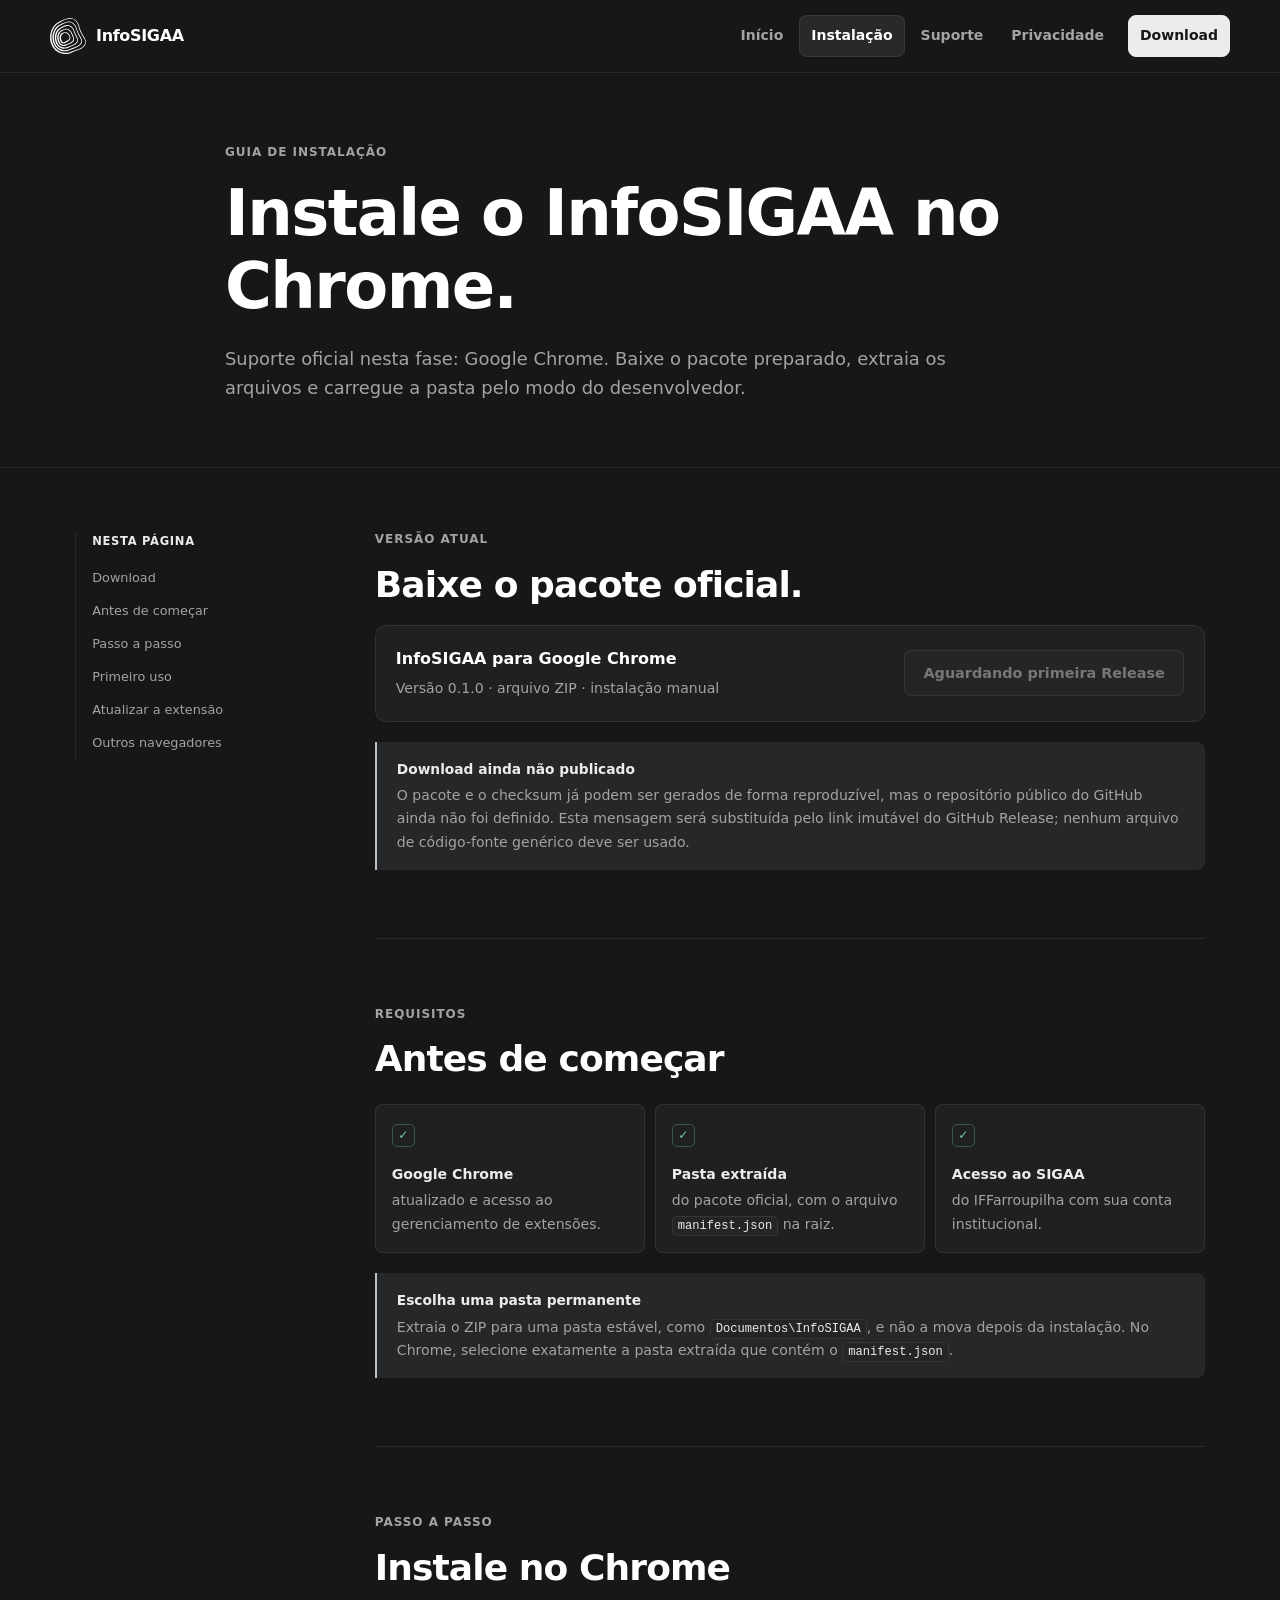
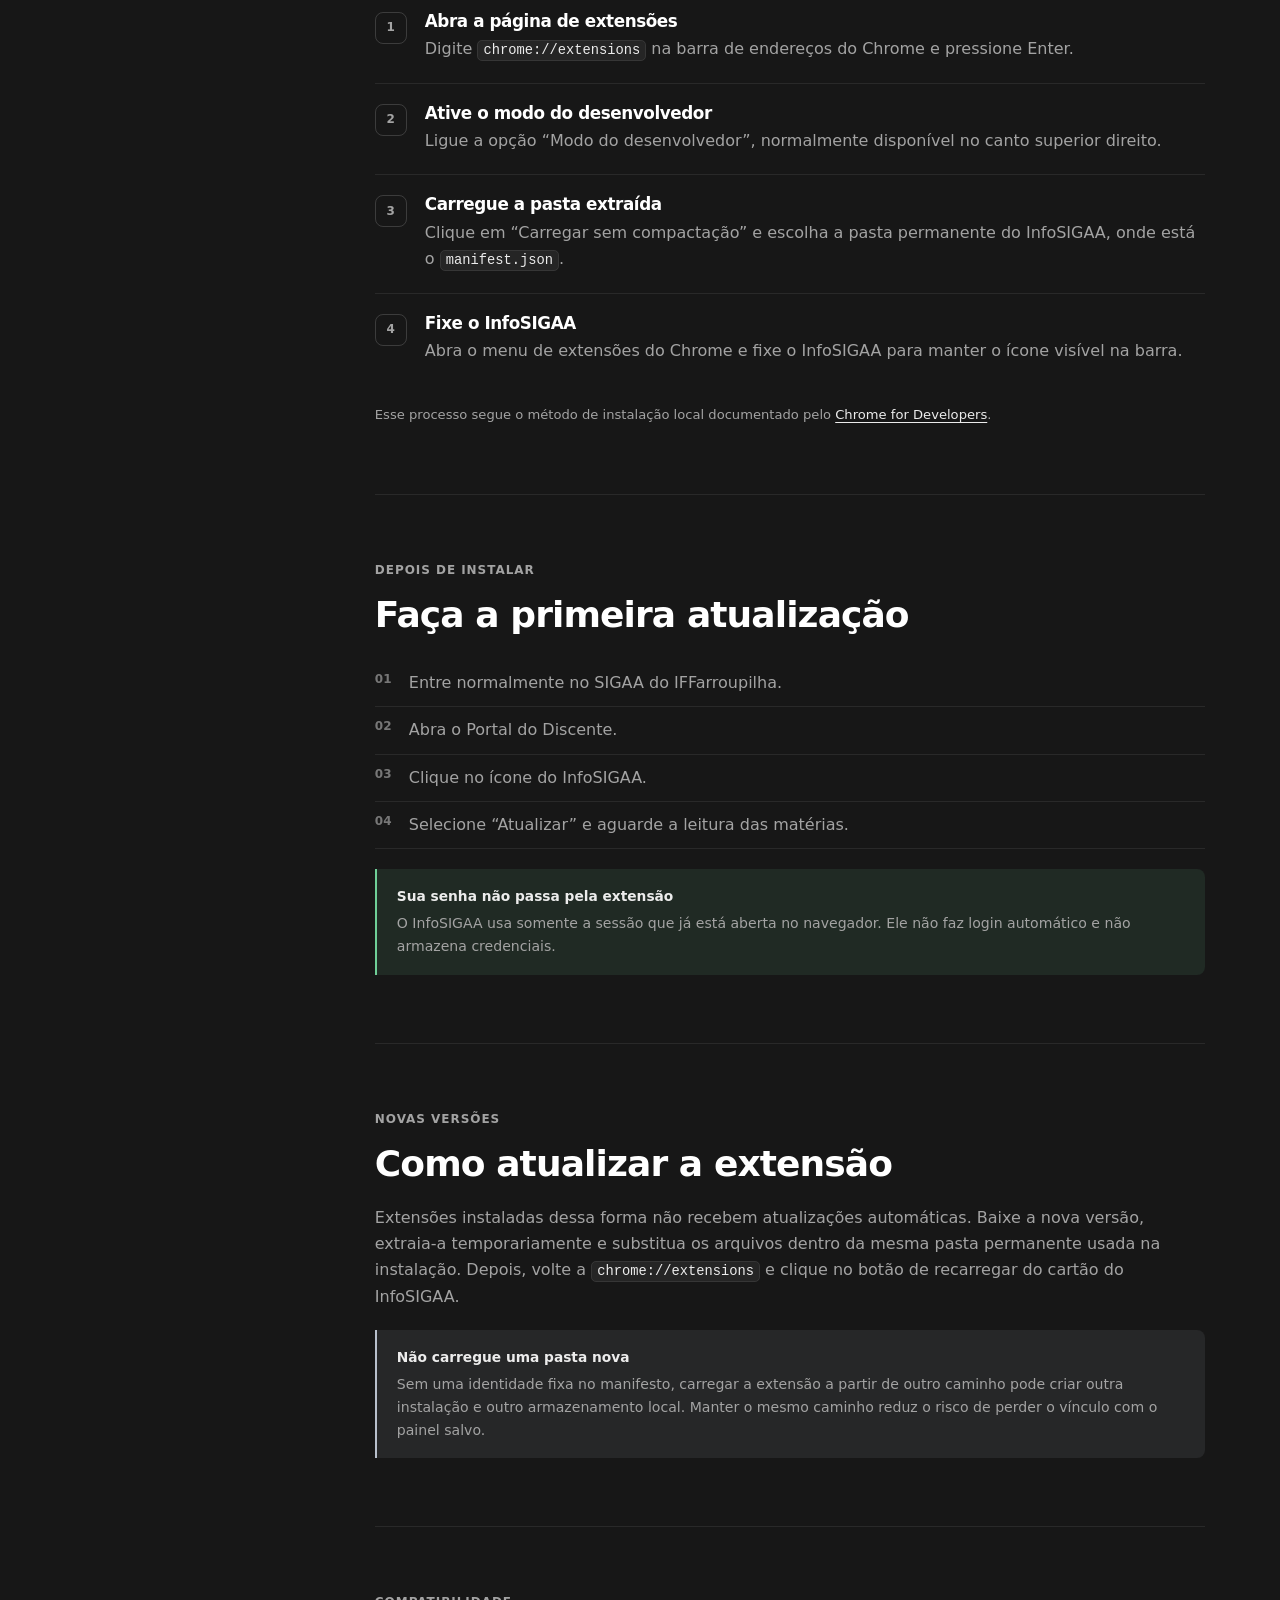
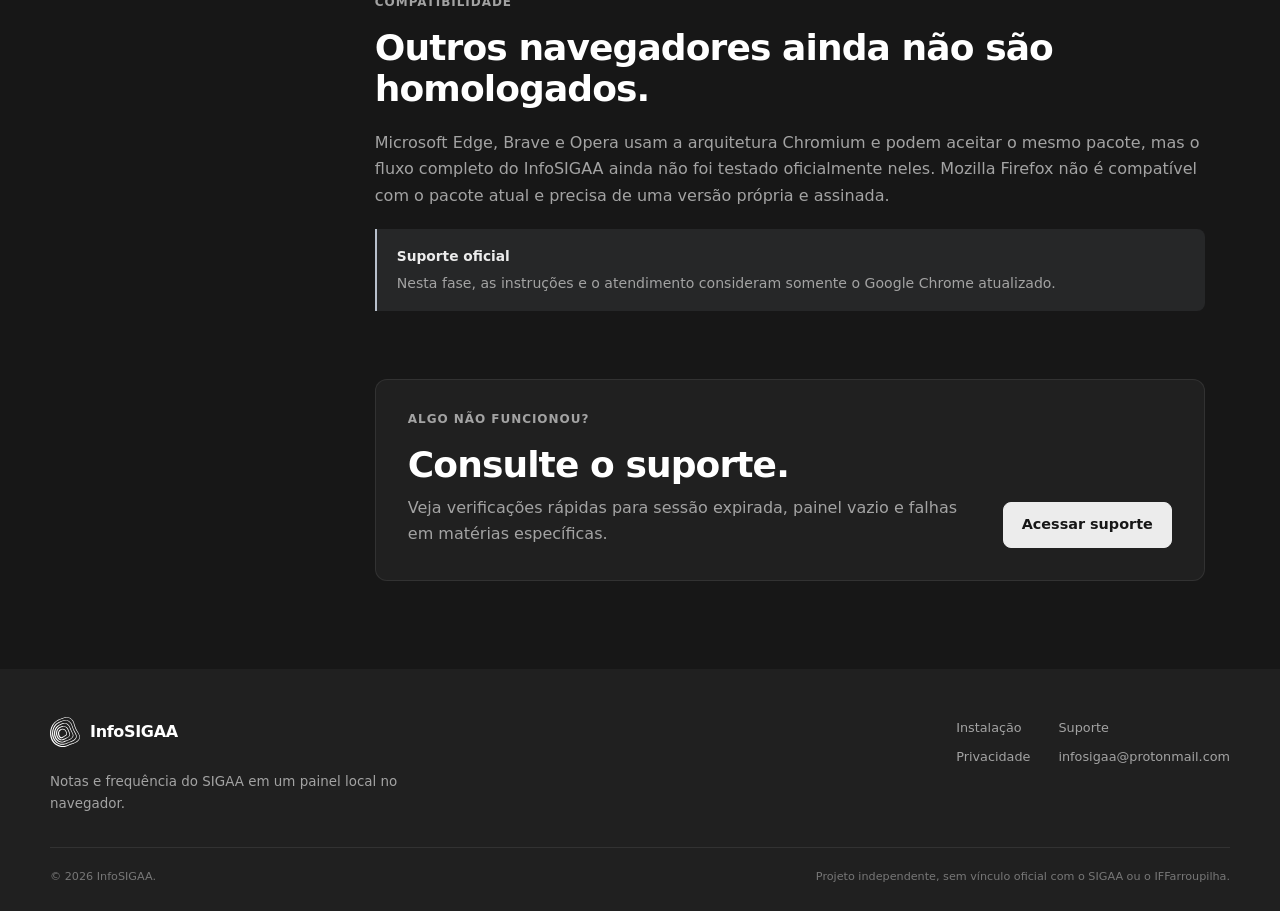
==== website/instalacao/index.html @ 5593456c "feat: prepare InfoSIGAA 0.1.0 release" ====
<!doctype html>
<html lang="pt-BR">
  <head>
    <meta charset="utf-8">
    <meta name="viewport" content="width=device-width, initial-scale=1">
    <meta name="description" content="Veja como instalar manualmente o InfoSIGAA no Chrome e começar a acompanhar suas notas no SIGAA.">
    <meta name="theme-color" content="#171717">
    <meta name="color-scheme" content="dark">
    <title>Instalação — InfoSIGAA</title>
    <link rel="icon" href="../assets/brand/favicon-light.svg" media="(prefers-color-scheme: light)">
    <link rel="icon" href="../assets/brand/favicon-dark.svg" media="(prefers-color-scheme: dark)">
    <link rel="apple-touch-icon" href="../assets/brand/apple-touch-icon.png">
    <link rel="stylesheet" href="../assets/css/site.css">
    <script src="../assets/js/site.js" defer></script>
  </head>
  <body>
    <a class="skip-link" href="#conteudo">Pular para o conteúdo</a>
    <header class="site-header">
      <div class="container header-inner">
        <a class="brand" href="../" aria-label="InfoSIGAA — página inicial"><img src="../assets/brand/logo-mark-white.svg" alt="" width="36" height="36"><span>InfoSIGAA</span></a>
        <button class="nav-toggle" type="button" aria-expanded="false" aria-controls="site-nav" data-nav-toggle><span class="nav-toggle-label">Menu</span><span class="nav-toggle-icon" aria-hidden="true"></span></button>
        <nav class="site-nav" id="site-nav" aria-label="Navegação principal" data-site-nav>
          <a href="../">Início</a><a href="./" aria-current="page">Instalação</a><a href="../suporte/">Suporte</a><a href="../privacidade/">Privacidade</a><a class="nav-cta" href="#download">Download</a>
        </nav>
      </div>
    </header>

    <main id="conteudo">
      <section class="page-hero" aria-labelledby="page-title">
        <div class="container narrow-container">
          <p class="eyebrow">Guia de instalação</p>
          <h1 id="page-title">Instale o InfoSIGAA no Chrome.</h1>
          <p>Suporte oficial nesta fase: Google Chrome. Baixe o pacote preparado, extraia os arquivos e carregue a pasta pelo modo do desenvolvedor.</p>
        </div>
      </section>

      <div class="container page-layout">
        <aside class="page-index" aria-label="Nesta página">
          <p>Nesta página</p>
          <nav><a href="#download">Download</a><a href="#antes">Antes de começar</a><a href="#passos">Passo a passo</a><a href="#primeiro-uso">Primeiro uso</a><a href="#atualizar">Atualizar a extensão</a><a href="#navegadores">Outros navegadores</a></nav>
        </aside>

        <div class="prose">
          <section id="download">
            <p class="eyebrow">Versão atual</p>
            <h2>Baixe o pacote oficial.</h2>
            <div class="download-card" data-download-status="pending">
              <div>
                <strong>InfoSIGAA para Google Chrome</strong>
                <span>Versão 0.1.0 · arquivo ZIP · instalação manual</span>
              </div>
              <span class="button button-disabled" aria-disabled="true">Aguardando primeira Release</span>
            </div>
            <div class="notice notice-info"><strong>Download ainda não publicado</strong><p>O pacote e o checksum já podem ser gerados de forma reproduzível, mas o repositório público do GitHub ainda não foi definido. Esta mensagem será substituída pelo link imutável do GitHub Release; nenhum arquivo de código-fonte genérico deve ser usado.</p></div>
          </section>

          <section id="antes">
            <p class="eyebrow">Requisitos</p>
            <h2>Antes de começar</h2>
            <div class="check-grid">
              <div><span aria-hidden="true">✓</span><p><strong>Google Chrome</strong> atualizado e acesso ao gerenciamento de extensões.</p></div>
              <div><span aria-hidden="true">✓</span><p><strong>Pasta extraída</strong> do pacote oficial, com o arquivo <code>manifest.json</code> na raiz.</p></div>
              <div><span aria-hidden="true">✓</span><p><strong>Acesso ao SIGAA</strong> do IFFarroupilha com sua conta institucional.</p></div>
            </div>
            <div class="notice notice-info"><strong>Escolha uma pasta permanente</strong><p>Extraia o ZIP para uma pasta estável, como <code>Documentos\InfoSIGAA</code>, e não a mova depois da instalação. No Chrome, selecione exatamente a pasta extraída que contém o <code>manifest.json</code>.</p></div>
          </section>

          <section id="passos">
            <p class="eyebrow">Passo a passo</p>
            <h2>Instale no Chrome</h2>
            <ol class="installation-steps">
              <li><span>1</span><div><h3>Abra a página de extensões</h3><p>Digite <code>chrome://extensions</code> na barra de endereços do Chrome e pressione Enter.</p></div></li>
              <li><span>2</span><div><h3>Ative o modo do desenvolvedor</h3><p>Ligue a opção “Modo do desenvolvedor”, normalmente disponível no canto superior direito.</p></div></li>
              <li><span>3</span><div><h3>Carregue a pasta extraída</h3><p>Clique em “Carregar sem compactação” e escolha a pasta permanente do InfoSIGAA, onde está o <code>manifest.json</code>.</p></div></li>
              <li><span>4</span><div><h3>Fixe o InfoSIGAA</h3><p>Abra o menu de extensões do Chrome e fixe o InfoSIGAA para manter o ícone visível na barra.</p></div></li>
            </ol>
            <p class="source-note">Esse processo segue o método de instalação local documentado pelo <a href="https://developer.chrome.com/docs/extensions/get-started/tutorial/hello-world#load-unpacked" rel="noopener noreferrer">Chrome for Developers</a>.</p>
          </section>

          <section id="primeiro-uso">
            <p class="eyebrow">Depois de instalar</p>
            <h2>Faça a primeira atualização</h2>
            <ol class="plain-steps">
              <li>Entre normalmente no SIGAA do IFFarroupilha.</li>
              <li>Abra o Portal do Discente.</li>
              <li>Clique no ícone do InfoSIGAA.</li>
              <li>Selecione “Atualizar” e aguarde a leitura das matérias.</li>
            </ol>
            <div class="notice notice-ok"><strong>Sua senha não passa pela extensão</strong><p>O InfoSIGAA usa somente a sessão que já está aberta no navegador. Ele não faz login automático e não armazena credenciais.</p></div>
          </section>

          <section id="atualizar">
            <p class="eyebrow">Novas versões</p>
            <h2>Como atualizar a extensão</h2>
            <p>Extensões instaladas dessa forma não recebem atualizações automáticas. Baixe a nova versão, extraia-a temporariamente e substitua os arquivos dentro da mesma pasta permanente usada na instalação. Depois, volte a <code>chrome://extensions</code> e clique no botão de recarregar do cartão do InfoSIGAA.</p>
            <div class="notice notice-info"><strong>Não carregue uma pasta nova</strong><p>Sem uma identidade fixa no manifesto, carregar a extensão a partir de outro caminho pode criar outra instalação e outro armazenamento local. Manter o mesmo caminho reduz o risco de perder o vínculo com o painel salvo.</p></div>
          </section>

          <section id="navegadores">
            <p class="eyebrow">Compatibilidade</p>
            <h2>Outros navegadores ainda não são homologados.</h2>
            <p>Microsoft Edge, Brave e Opera usam a arquitetura Chromium e podem aceitar o mesmo pacote, mas o fluxo completo do InfoSIGAA ainda não foi testado oficialmente neles. Mozilla Firefox não é compatível com o pacote atual e precisa de uma versão própria e assinada.</p>
            <div class="notice notice-info"><strong>Suporte oficial</strong><p>Nesta fase, as instruções e o atendimento consideram somente o Google Chrome atualizado.</p></div>
          </section>

          <section class="inline-cta" aria-labelledby="installation-help-title">
            <div><p class="eyebrow">Algo não funcionou?</p><h2 id="installation-help-title">Consulte o suporte.</h2><p>Veja verificações rápidas para sessão expirada, painel vazio e falhas em matérias específicas.</p></div>
            <a class="button button-primary" href="../suporte/">Acessar suporte</a>
          </section>
        </div>
      </div>
    </main>

    <footer class="site-footer">
      <div class="container footer-grid"><div class="footer-brand"><a class="brand" href="../"><img src="../assets/brand/logo-mark-white.svg" alt="" width="30" height="30"><span>InfoSIGAA</span></a><p>Notas e frequência do SIGAA em um painel local no navegador.</p></div><nav aria-label="Links do rodapé"><a href="./">Instalação</a><a href="../suporte/">Suporte</a><a href="../privacidade/">Privacidade</a><a href="mailto:infosigaa@protonmail.com">infosigaa@protonmail.com</a></nav></div>
      <div class="container footer-meta"><p>© <span data-current-year>2026</span> InfoSIGAA.</p><p>Projeto independente, sem vínculo oficial com o SIGAA ou o IFFarroupilha.</p></div>
    </footer>
  </body>
</html>
---- website/assets/css/site.css ----
:root {
  color-scheme: dark;
  --font-sans: ui-sans-serif, system-ui, -apple-system, BlinkMacSystemFont, "Segoe UI", Arial, sans-serif;
  --bg: #171717;
  --surface: #202020;
  --surface-muted: #252525;
  --surface-elevated: #2b2b2b;
  --surface-hover: #303030;
  --text: #ececec;
  --text-strong: #ffffff;
  --muted: #a3a3a3;
  --muted-soft: #777777;
  --border: rgb(255 255 255 / 8%);
  --border-strong: rgb(255 255 255 / 16%);
  --focus: rgb(255 255 255 / 26%);
  --accent: #ececec;
  --accent-hover: #ffffff;
  --accent-contrast: #171717;
  --accent-soft: rgb(255 255 255 / 8%);
  --ok: #6fcf97;
  --ok-soft: rgb(111 207 151 / 10%);
  --warning: #e6ad55;
  --warning-soft: rgb(230 173 85 / 10%);
  --danger: #ef7777;
  --danger-soft: rgb(239 119 119 / 10%);
  --info: #b8c0cc;
  --info-soft: rgb(184 192 204 / 9%);
  --radius-xs: 5px;
  --radius-control: 8px;
  --radius-panel: 12px;
  --space-1: 4px;
  --space-2: 8px;
  --space-3: 12px;
  --space-4: 16px;
  --space-5: 20px;
  --space-6: 24px;
  --space-7: 32px;
  --space-8: 48px;
  --space-9: 72px;
  --container: 1180px;
  --transition-fast: 120ms ease;
  --transition-base: 180ms ease;
}

*,
*::before,
*::after {
  box-sizing: border-box;
}

html {
  min-width: 280px;
  background: var(--bg);
  scroll-behavior: smooth;
  scroll-padding-top: 88px;
}

body {
  min-width: 0;
  min-height: 100vh;
  margin: 0;
  overflow-x: hidden;
  background: var(--bg);
  color: var(--text);
  font: 16px/1.65 var(--font-sans);
  -webkit-font-smoothing: antialiased;
  text-rendering: optimizeLegibility;
}

button,
input,
textarea,
select {
  font: inherit;
}

button,
a {
  -webkit-tap-highlight-color: transparent;
}

a {
  color: inherit;
}

img {
  display: block;
  max-width: 100%;
}

h1,
h2,
h3,
p {
  margin-top: 0;
}

h1,
h2,
h3 {
  color: var(--text-strong);
  line-height: 1.15;
  letter-spacing: -0.025em;
}

h1 {
  font-size: clamp(2.35rem, 5vw, 4.25rem);
  font-weight: 720;
}

h2 {
  font-size: clamp(1.75rem, 3vw, 2.65rem);
  font-weight: 690;
}

h3 {
  font-size: 1.05rem;
  font-weight: 660;
}

::selection {
  background: var(--accent);
  color: var(--accent-contrast);
}

:focus-visible {
  outline: 2px solid var(--accent);
  outline-offset: 3px;
}

.skip-link {
  position: fixed;
  z-index: 1000;
  top: 8px;
  left: 8px;
  padding: 8px 12px;
  border: 1px solid var(--border-strong);
  border-radius: var(--radius-control);
  background: var(--accent);
  color: var(--accent-contrast);
  font-size: 0.875rem;
  font-weight: 700;
  text-decoration: none;
  transform: translateY(-160%);
}

.skip-link:focus {
  transform: translateY(0);
}

.container {
  width: min(var(--container), calc(100% - 48px));
  margin-inline: auto;
}

.narrow-container {
  max-width: 830px;
  margin-left: max(0px, calc((100% - 830px) / 2));
}

.site-header {
  position: sticky;
  z-index: 100;
  top: 0;
  border-bottom: 1px solid var(--border);
  background: var(--bg);
}

.header-inner {
  position: relative;
  display: flex;
  min-height: 72px;
  align-items: center;
  justify-content: space-between;
  gap: var(--space-5);
}

.brand {
  display: inline-flex;
  align-items: center;
  gap: 10px;
  color: var(--text-strong);
  font-size: 1rem;
  font-weight: 700;
  letter-spacing: -0.02em;
  text-decoration: none;
}

.brand img {
  flex: 0 0 auto;
}

.site-nav {
  display: flex;
  align-items: center;
  gap: 4px;
}

.site-nav a {
  padding: 8px 11px;
  border: 1px solid transparent;
  border-radius: var(--radius-control);
  color: var(--muted);
  font-size: 0.875rem;
  font-weight: 620;
  text-decoration: none;
  transition: background var(--transition-fast), border-color var(--transition-fast), color var(--transition-fast);
}

.site-nav a:hover,
.site-nav a[aria-current="page"] {
  background: var(--accent-soft);
  color: var(--text-strong);
}

.site-nav a[aria-current="page"] {
  border-color: var(--border);
}

.site-nav .nav-cta {
  margin-left: 8px;
  border-color: var(--accent);
  background: var(--accent);
  color: var(--accent-contrast);
}

.site-nav .nav-cta:hover {
  border-color: var(--accent-hover);
  background: var(--accent-hover);
  color: var(--accent-contrast);
}

.nav-toggle {
  display: none;
  min-height: 38px;
  align-items: center;
  gap: 9px;
  padding: 0 11px;
  border: 1px solid var(--border-strong);
  border-radius: var(--radius-control);
  background: transparent;
  color: var(--text);
  cursor: pointer;
}

.nav-toggle-label {
  font-size: 0.8125rem;
  font-weight: 650;
}

.nav-toggle-icon,
.nav-toggle-icon::before,
.nav-toggle-icon::after {
  display: block;
  width: 16px;
  height: 1px;
  background: currentcolor;
  content: "";
  transition: transform var(--transition-base), opacity var(--transition-base);
}

.nav-toggle-icon {
  position: relative;
}

.nav-toggle-icon::before {
  position: absolute;
  top: -5px;
}

.nav-toggle-icon::after {
  position: absolute;
  top: 5px;
}

.nav-toggle[aria-expanded="true"] .nav-toggle-icon {
  background: transparent;
}

.nav-toggle[aria-expanded="true"] .nav-toggle-icon::before {
  top: 0;
  transform: rotate(45deg);
}

.nav-toggle[aria-expanded="true"] .nav-toggle-icon::after {
  top: 0;
  transform: rotate(-45deg);
}

.hero {
  padding: 84px 0 80px;
  border-bottom: 1px solid var(--border);
}

.hero-grid {
  display: grid;
  grid-template-columns: minmax(0, 1.05fr) minmax(380px, 0.85fr);
  align-items: center;
  gap: clamp(44px, 7vw, 96px);
}

.hero-copy {
  max-width: 680px;
}

.eyebrow {
  display: flex;
  align-items: center;
  gap: 8px;
  margin-bottom: var(--space-4);
  color: var(--muted);
  font-size: 0.75rem;
  font-weight: 700;
  letter-spacing: 0.08em;
  line-height: 1.3;
  text-transform: uppercase;
}

.hero h1 {
  max-width: 620px;
  margin-bottom: var(--space-6);
  font-size: clamp(2.5rem, 4.1vw, 3.75rem);
}

.hero-lead {
  max-width: 660px;
  margin-bottom: var(--space-7);
  color: var(--muted);
  font-size: clamp(1.05rem, 1.6vw, 1.22rem);
  line-height: 1.65;
}

.button-row {
  display: flex;
  flex-wrap: wrap;
  gap: var(--space-3);
}

.button {
  display: inline-flex;
  min-height: 46px;
  align-items: center;
  justify-content: center;
  gap: 10px;
  padding: 0 18px;
  border: 1px solid var(--border-strong);
  border-radius: var(--radius-control);
  font-size: 0.9rem;
  font-weight: 690;
  line-height: 1.2;
  text-decoration: none;
  transition: background var(--transition-fast), border-color var(--transition-fast), color var(--transition-fast), transform var(--transition-fast);
}

.button:hover {
  transform: translateY(-1px);
}

.button:active {
  transform: translateY(0);
}

.button-primary {
  border-color: var(--accent);
  background: var(--accent);
  color: var(--accent-contrast);
}

.button-primary:hover {
  border-color: var(--accent-hover);
  background: var(--accent-hover);
}

.button-secondary {
  background: transparent;
  color: var(--text);
}

.button-secondary:hover {
  border-color: var(--focus);
  background: var(--accent-soft);
  color: var(--text-strong);
}

.button-disabled {
  border-color: var(--border);
  background: var(--surface-muted);
  color: var(--muted-soft);
  cursor: not-allowed;
}

.button-disabled:hover,
.button-disabled:active {
  transform: none;
}

.trust-list {
  display: flex;
  flex-wrap: wrap;
  gap: 8px 20px;
  margin: var(--space-7) 0 0;
  padding: 0;
  color: var(--muted);
  font-size: 0.78rem;
  list-style: none;
}

.trust-list li {
  display: flex;
  align-items: center;
  gap: 8px;
}

.trust-list li::before {
  width: 5px;
  height: 5px;
  border-radius: 2px;
  background: var(--ok);
  content: "";
}

.product-preview {
  width: 100%;
  max-width: 500px;
  margin-left: auto;
  padding: 16px;
  border: 1px solid var(--border-strong);
  border-radius: var(--radius-panel);
  background: var(--surface);
}

.preview-toolbar {
  display: flex;
  align-items: center;
  justify-content: space-between;
  gap: var(--space-3);
  padding: 2px 0 14px;
  border-bottom: 1px solid var(--border);
}

.preview-title,
.preview-muted {
  margin: 0;
}

.preview-title {
  color: var(--text-strong);
  font-size: 1rem;
  font-weight: 680;
}

.preview-muted {
  color: var(--muted);
  font-size: 0.68rem;
}

.preview-button {
  min-height: 30px;
  padding: 5px 10px;
  border: 1px solid var(--accent);
  border-radius: var(--radius-control);
  background: var(--accent);
  color: var(--accent-contrast);
  font-size: 0.7rem;
  font-weight: 680;
}

.preview-status {
  display: flex;
  flex-wrap: wrap;
  gap: 6px 13px;
  padding: 13px 1px;
  color: var(--muted);
  font-size: 0.67rem;
}

.preview-status > span {
  display: inline-flex;
  align-items: center;
  gap: 5px;
}

.preview-status strong {
  color: var(--text);
  font-size: 0.75rem;
}

.status-dot {
  display: inline-block;
  width: 6px;
  height: 6px;
  flex: 0 0 auto;
  border-radius: 2px;
  background: var(--muted-soft);
}

.status-dot.ok {
  background: var(--ok);
}

.status-dot.warning {
  background: var(--warning);
}

.status-dot.info {
  background: var(--info);
}

.preview-course {
  overflow: hidden;
  border: 1px solid var(--border);
  border-radius: var(--radius-panel);
  background: var(--surface-muted);
}

.preview-course + .preview-course {
  margin-top: 10px;
}

.preview-course-header {
  display: grid;
  grid-template-columns: minmax(0, 1fr) auto;
  align-items: start;
  gap: 10px;
  padding: 12px;
  border-bottom: 1px solid var(--border);
}

.preview-course-header h2,
.preview-course-header p {
  margin: 0;
}

.preview-course-header h2 {
  font-size: 0.86rem;
  font-weight: 660;
}

.preview-course-header p {
  margin-top: 2px;
  color: var(--muted);
  font-size: 0.66rem;
}

.badge {
  display: inline-flex;
  min-height: 20px;
  align-items: center;
  width: fit-content;
  padding: 2px 7px;
  border: 1px solid var(--border);
  border-radius: var(--radius-xs);
  background: transparent;
  color: var(--muted);
  font-size: 0.64rem;
  font-style: normal;
  font-weight: 680;
  line-height: 1;
  white-space: nowrap;
}

.badge.ok {
  border-color: rgb(111 207 151 / 28%);
  color: var(--ok);
}

.badge.changed,
.badge.warning {
  border-color: rgb(230 173 85 / 32%);
  color: var(--warning);
}

.badge.info {
  border-color: rgb(184 192 204 / 25%);
  color: var(--info);
}

.badge.danger {
  border-color: rgb(239 119 119 / 32%);
  color: var(--danger);
}

.preview-course-body {
  padding: 12px;
}

.preview-stats {
  display: grid;
  grid-template-columns: repeat(3, minmax(0, 1fr));
  overflow: hidden;
  border: 1px solid var(--border);
  border-radius: var(--radius-control);
  background: var(--surface-elevated);
}

.preview-stats > span {
  display: flex;
  min-width: 0;
  flex-direction: column;
  gap: 2px;
  padding: 7px 9px;
  border-right: 1px solid var(--border);
}

.preview-stats > span:last-child {
  border-right: 0;
}

.preview-stats small,
.preview-grades small,
.preview-attendance small {
  color: var(--muted);
  font-size: 0.61rem;
}

.preview-stats strong,
.preview-grades strong {
  overflow: hidden;
  color: var(--text);
  font-size: 0.72rem;
  font-variant-numeric: tabular-nums;
  text-overflow: ellipsis;
  white-space: nowrap;
}

.ok-text {
  color: var(--ok) !important;
}

.warning-text {
  color: var(--warning) !important;
}

.preview-attendance {
  display: grid;
  gap: 6px;
  margin-top: 11px;
  padding-top: 10px;
  border-top: 1px solid var(--border);
}

.preview-attendance > div:first-child {
  display: flex;
  justify-content: space-between;
  gap: 10px;
  color: var(--text);
  font-size: 0.69rem;
  font-weight: 620;
}

.attendance-bar {
  overflow: hidden;
  height: 4px;
  border-radius: 2px;
  background: rgb(255 255 255 / 9%);
}

.attendance-bar span {
  display: block;
  height: 100%;
  border-radius: inherit;
  background: var(--ok);
}

.preview-label {
  margin: 12px 0 6px;
  color: var(--muted);
  font-size: 0.6rem;
  font-weight: 680;
  letter-spacing: 0.06em;
  text-transform: uppercase;
}

.preview-grades {
  display: flex;
  flex-wrap: wrap;
  gap: 6px;
}

.preview-grades > span {
  display: inline-flex;
  min-height: 25px;
  align-items: center;
  gap: 5px;
  padding: 3px 7px;
  border: 1px solid var(--border);
  border-radius: 6px;
}

.preview-grades > span.changed {
  border-color: rgb(230 173 85 / 35%);
}

.preview-grades > span.changed strong,
.preview-grades > span.changed em {
  color: var(--warning);
}

.preview-grades em {
  padding-left: 5px;
  border-left: 1px solid var(--border-strong);
  font-size: 0.52rem;
  font-style: normal;
  font-weight: 680;
  text-transform: uppercase;
}

.compact-course .preview-course-header {
  border-bottom: 0;
}

.preview-disclaimer {
  margin: 10px 0 0;
  color: var(--muted-soft);
  font-size: 0.65rem;
  text-align: right;
}

.section {
  padding: var(--space-9) 0;
  border-bottom: 1px solid var(--border);
}

.section-muted {
  background: var(--surface);
}

.section-compact {
  padding: var(--space-8) 0;
}

.section-heading {
  max-width: 690px;
  margin-bottom: var(--space-8);
}

.section-heading h2 {
  margin-bottom: var(--space-4);
}

.section-heading > p:last-child {
  margin: 0;
  color: var(--muted);
  font-size: 1.05rem;
}

.feature-grid {
  display: grid;
  grid-template-columns: repeat(3, minmax(0, 1fr));
  gap: var(--space-4);
}

.feature-card,
.action-card {
  min-width: 0;
  padding: var(--space-6);
  border: 1px solid var(--border);
  border-radius: var(--radius-panel);
  background: var(--surface);
}

.feature-card h3 {
  margin: 28px 0 12px;
  font-size: 1.2rem;
}

.feature-card p,
.action-card p {
  margin: 0;
  color: var(--muted);
}

.feature-index {
  color: #a8a8a8 !important;
  font-size: 0.7rem;
  font-weight: 700;
  letter-spacing: 0.08em;
}

.split-heading {
  display: grid;
  grid-template-columns: minmax(0, 0.85fr) minmax(380px, 1fr);
  gap: clamp(48px, 8vw, 110px);
}

.split-heading .section-heading {
  margin: 0;
}

#como-funciona {
  padding-block: 60px;
}

#como-funciona .section-heading {
  max-width: 520px;
}

#como-funciona .section-heading h2 {
  max-width: 500px;
}

.steps-list {
  margin: 0;
  padding: 0;
  list-style: none;
}

.steps-list li {
  display: grid;
  grid-template-columns: 34px minmax(0, 1fr);
  gap: var(--space-4);
  padding: 0 0 24px;
  border-bottom: 1px solid var(--border);
}

.steps-list li + li {
  padding-top: 24px;
}

#como-funciona .steps-list li {
  gap: var(--space-3);
  padding-bottom: 20px;
}

#como-funciona .steps-list li + li {
  padding-top: 20px;
}

#como-funciona .steps-list li:last-child {
  padding-bottom: 0;
}

.steps-list li:last-child {
  padding-bottom: 0;
  border-bottom: 0;
}

.steps-list > li > span,
.installation-steps > li > span {
  display: inline-flex;
  width: 32px;
  height: 32px;
  align-items: center;
  justify-content: center;
  border: 1px solid var(--border-strong);
  border-radius: var(--radius-control);
  color: var(--muted);
  font-size: 0.75rem;
  font-weight: 700;
}

#como-funciona .steps-list > li > span {
  border-color: var(--focus);
  background: var(--accent-soft);
  color: var(--text);
}

.steps-list h3,
.steps-list p {
  margin: 0;
}

.steps-list h3 {
  margin-bottom: 5px;
}

.steps-list p {
  color: var(--muted);
}

.section[aria-labelledby="privacidade-resumo-title"] {
  padding: 0;
  border-bottom: 0;
  background: var(--bg);
}

.privacy-panel {
  display: grid;
  grid-template-columns: minmax(0, 1fr) auto;
  align-items: center;
  gap: var(--space-8);
  padding: 56px 0;
  border-top: 1px solid var(--border);
  border-bottom: 1px solid var(--border);
  background: transparent;
}

.privacy-panel h2 {
  margin-bottom: 12px;
}

.privacy-panel .status-dot {
  display: none;
}

.privacy-panel p:last-child {
  max-width: 750px;
  margin: 0;
  color: var(--muted);
}

.action-grid {
  display: grid;
  grid-template-columns: repeat(2, minmax(0, 1fr));
  gap: var(--space-4);
}

.action-card h2 {
  margin-bottom: 12px;
  font-size: clamp(1.4rem, 2.6vw, 2rem);
}

.action-card .eyebrow {
  margin-bottom: var(--space-4);
}

.text-link {
  display: inline-flex;
  align-items: center;
  gap: 8px;
  margin-top: 22px;
  color: var(--text-strong);
  font-size: 0.9rem;
  font-weight: 680;
  text-underline-offset: 4px;
}

.text-link:hover {
  color: var(--accent-hover);
}

.page-hero {
  padding: 72px 0 64px;
  border-bottom: 1px solid var(--border);
}

.page-hero h1 {
  margin-bottom: var(--space-5);
  font-size: clamp(2.4rem, 5vw, 4rem);
}

.page-hero p:not(.eyebrow, .updated-date) {
  max-width: 750px;
  margin-bottom: 0;
  color: var(--muted);
  font-size: 1.12rem;
}

.updated-date {
  margin: var(--space-5) 0 0;
  color: var(--muted-soft);
  font-size: 0.8rem;
}

.page-layout {
  display: grid;
  grid-template-columns: 210px minmax(0, 830px);
  justify-content: center;
  gap: clamp(48px, 7vw, 90px);
  padding-top: 64px;
  padding-bottom: 88px;
}

.page-index {
  align-self: start;
  position: sticky;
  top: 104px;
  padding-left: var(--space-4);
  border-left: 1px solid var(--border);
}

.page-index > p {
  margin-bottom: 10px;
  color: var(--text);
  font-size: 0.72rem;
  font-weight: 700;
  letter-spacing: 0.06em;
  text-transform: uppercase;
}

.page-index nav {
  display: grid;
}

.page-index a {
  padding: 6px 0;
  color: var(--muted);
  font-size: 0.8rem;
  text-decoration: none;
}

.page-index a:hover {
  color: var(--text-strong);
}

.prose {
  min-width: 0;
}

.prose > section {
  scroll-margin-top: 100px;
}

.prose > section + section {
  margin-top: 68px;
  padding-top: 68px;
  border-top: 1px solid var(--border);
}

.prose h2 {
  margin-bottom: var(--space-5);
  font-size: clamp(1.65rem, 3vw, 2.25rem);
}

.prose h3 {
  margin-bottom: 8px;
}

.prose p,
.prose li {
  color: var(--muted);
}

.prose a:not(.button) {
  color: var(--text);
  text-underline-offset: 3px;
}

.prose a:not(.button):hover {
  color: var(--text-strong);
}

code {
  padding: 2px 5px;
  border: 1px solid var(--border);
  border-radius: var(--radius-xs);
  background: var(--surface-muted);
  color: var(--text);
  font: 0.86em/1.4 ui-monospace, SFMono-Regular, Consolas, "Liberation Mono", monospace;
  overflow-wrap: anywhere;
}

.check-grid {
  display: grid;
  grid-template-columns: repeat(3, minmax(0, 1fr));
  gap: 10px;
  margin-top: var(--space-6);
}

.check-grid > div {
  padding: var(--space-4);
  border: 1px solid var(--border);
  border-radius: var(--radius-control);
  background: var(--surface);
}

.check-grid span {
  display: inline-flex;
  width: 23px;
  height: 23px;
  align-items: center;
  justify-content: center;
  margin-bottom: var(--space-4);
  border: 1px solid rgb(111 207 151 / 32%);
  border-radius: var(--radius-xs);
  color: var(--ok);
  font-size: 0.75rem;
  font-weight: 700;
}

.check-grid p {
  margin: 0;
  font-size: 0.88rem;
}

.check-grid strong {
  display: block;
  margin-bottom: 3px;
  color: var(--text);
}

.notice {
  display: grid;
  gap: 4px;
  margin-top: var(--space-5);
  padding: var(--space-4) var(--space-5);
  border-left: 2px solid var(--info);
  border-radius: 0 var(--radius-control) var(--radius-control) 0;
  background: var(--info-soft);
}

.notice strong {
  color: var(--text);
  font-size: 0.86rem;
}

.notice p {
  margin: 0;
  font-size: 0.88rem;
}

.notice-ok {
  border-left-color: var(--ok);
  background: var(--ok-soft);
}

.download-card {
  display: flex;
  align-items: center;
  justify-content: space-between;
  gap: var(--space-5);
  padding: var(--space-5);
  border: 1px solid var(--border);
  border-radius: var(--radius-panel);
  background: var(--surface);
}

.download-card > div {
  display: grid;
  gap: 5px;
}

.download-card strong {
  color: var(--text-strong);
}

.download-card span:not(.button) {
  color: var(--muted);
  font-size: 0.88rem;
}

.installation-steps,
.plain-steps {
  margin: var(--space-6) 0 0;
  padding: 0;
  list-style: none;
}

.installation-steps li {
  display: grid;
  grid-template-columns: 34px minmax(0, 1fr);
  gap: var(--space-4);
  padding: var(--space-5) 0;
  border-bottom: 1px solid var(--border);
}

.installation-steps li:first-child {
  padding-top: 0;
}

.installation-steps li:last-child {
  border-bottom: 0;
}

.installation-steps h3,
.installation-steps p {
  margin: 0;
}

.installation-steps p {
  margin-top: 5px;
}

.source-note {
  margin: var(--space-5) 0 0;
  font-size: 0.82rem;
}

.plain-steps {
  counter-reset: plain-step;
}

.plain-steps li {
  position: relative;
  counter-increment: plain-step;
  padding: 10px 0 10px 34px;
  border-bottom: 1px solid var(--border);
}

.plain-steps li::before {
  position: absolute;
  left: 0;
  color: var(--muted-soft);
  font-size: 0.75rem;
  font-weight: 700;
  content: counter(plain-step, decimal-leading-zero);
}

.inline-cta,
.contact-panel {
  padding: var(--space-7) !important;
  border: 1px solid var(--border) !important;
  border-radius: var(--radius-panel);
  background: var(--surface);
}

.inline-cta {
  display: grid;
  grid-template-columns: minmax(0, 1fr) auto;
  align-items: end;
  gap: var(--space-6);
}

.inline-cta h2,
.contact-panel h2 {
  margin-bottom: 10px;
}

.inline-cta p:last-child,
.contact-panel p:last-child {
  margin-bottom: 0;
}

.support-grid {
  display: grid;
  grid-template-columns: repeat(3, minmax(0, 1fr));
  gap: 10px;
}

.support-grid article {
  padding: var(--space-4);
  border: 1px solid var(--border);
  border-radius: var(--radius-control);
  background: var(--surface);
}

.support-grid article > span {
  color: var(--muted-soft);
  font-size: 0.68rem;
  font-weight: 700;
}

.support-grid h3 {
  margin: 20px 0 8px;
  font-size: 0.96rem;
}

.support-grid p {
  margin: 0;
  font-size: 0.84rem;
}

.issue-list {
  border-top: 1px solid var(--border);
}

.issue-list article {
  display: grid;
  grid-template-columns: 82px minmax(0, 1fr);
  align-items: start;
  gap: var(--space-5);
  padding: var(--space-5) 0;
  border-bottom: 1px solid var(--border);
}

.issue-list h3,
.issue-list p {
  margin: 0;
}

.issue-list p {
  margin-top: 6px;
}

.faq-list {
  border-top: 1px solid var(--border);
}

.faq-list details {
  border-bottom: 1px solid var(--border);
}

.faq-list summary {
  display: flex;
  min-height: 62px;
  align-items: center;
  justify-content: space-between;
  gap: var(--space-4);
  color: var(--text);
  cursor: pointer;
  font-weight: 640;
  list-style: none;
}

.faq-list summary::-webkit-details-marker {
  display: none;
}

.faq-list summary span {
  position: relative;
  width: 16px;
  height: 16px;
  flex: 0 0 auto;
}

.faq-list summary span::before,
.faq-list summary span::after {
  position: absolute;
  top: 7px;
  left: 2px;
  width: 12px;
  height: 1px;
  background: var(--muted);
  content: "";
}

.faq-list summary span::after {
  transform: rotate(90deg);
  transition: transform var(--transition-fast);
}

.faq-list details[open] summary span::after {
  transform: rotate(0);
}

.faq-list details p {
  max-width: 700px;
  margin: -2px 0 var(--space-5);
}

.contact-panel {
  display: grid;
  grid-template-columns: minmax(0, 1fr) auto;
  align-items: center;
  gap: var(--space-5);
}

.contact-panel .contact-address {
  grid-column: 1 / -1;
  margin: 0;
  padding-top: var(--space-4);
  border-top: 1px solid var(--border);
  color: var(--muted);
  font-size: 0.82rem;
}

.legal-copy > section + section {
  margin-top: 56px;
  padding-top: 56px;
}

.legal-copy ul {
  display: grid;
  gap: 8px;
  padding-left: 20px;
}

.privacy-summary-grid {
  display: grid;
  grid-template-columns: repeat(3, minmax(0, 1fr));
  gap: 1px;
  overflow: hidden;
  border: 1px solid var(--border);
  border-radius: var(--radius-control);
  background: var(--border);
}

.privacy-summary-grid div {
  display: grid;
  gap: 7px;
  padding: var(--space-4);
  background: var(--surface);
}

.privacy-summary-grid strong {
  color: var(--text);
  font-size: 0.88rem;
}

.privacy-summary-grid span {
  color: var(--muted);
  font-size: 0.8rem;
}

.permission-list {
  border-top: 1px solid var(--border);
}

.permission-list > div {
  display: grid;
  grid-template-columns: minmax(170px, 0.35fr) minmax(0, 1fr);
  gap: var(--space-5);
  padding: var(--space-4) 0;
  border-bottom: 1px solid var(--border);
}

.permission-list p {
  margin: 0;
}

.site-footer {
  padding: var(--space-8) 0 var(--space-6);
  background: var(--surface);
}

.footer-grid {
  display: grid;
  grid-template-columns: minmax(0, 1fr) auto;
  gap: var(--space-7);
  padding-bottom: var(--space-7);
}

.footer-brand p {
  max-width: 390px;
  margin: var(--space-4) 0 0;
  color: var(--muted);
  font-size: 0.84rem;
}

.footer-grid nav {
  display: grid;
  grid-template-columns: repeat(2, max-content);
  align-content: start;
  gap: 8px 28px;
}

.footer-grid nav a {
  color: var(--muted);
  font-size: 0.8rem;
  text-decoration: none;
}

.footer-grid nav a:hover {
  color: var(--text-strong);
}

.footer-meta {
  display: flex;
  align-items: center;
  justify-content: space-between;
  gap: var(--space-5);
  padding-top: var(--space-5);
  border-top: 1px solid var(--border);
}

.footer-meta p {
  margin: 0;
  color: var(--muted-soft);
  font-size: 0.7rem;
}

@media (max-width: 960px) {
  .hero-grid {
    grid-template-columns: minmax(0, 1fr) minmax(350px, 0.85fr);
    gap: 42px;
  }

  .feature-grid,
  .support-grid {
    grid-template-columns: repeat(2, minmax(0, 1fr));
  }

  .feature-card:last-child,
  .support-grid article:last-child {
    grid-column: 1 / -1;
  }
}

@media (max-width: 820px) {
  .container {
    width: min(100% - 36px, var(--container));
  }

  .nav-toggle {
    display: inline-flex;
  }

  .js .site-nav {
    position: absolute;
    top: calc(100% + 1px);
    right: 0;
    left: 0;
    display: none;
    align-items: stretch;
    flex-direction: column;
    gap: 3px;
    padding: 10px;
    border: 1px solid var(--border-strong);
    border-top: 0;
    border-radius: 0 0 var(--radius-panel) var(--radius-panel);
    background: var(--surface);
  }

  .js .site-nav[data-open="true"] {
    display: flex;
  }

  .site-nav a {
    padding: 10px 12px;
  }

  .site-nav .nav-cta {
    margin: 4px 0 0;
    text-align: center;
  }

  .hero {
    padding: 64px 0;
  }

  .hero-grid,
  .split-heading,
  .page-layout {
    grid-template-columns: minmax(0, 1fr);
  }

  .hero-copy {
    max-width: 740px;
  }

  .product-preview {
    max-width: 620px;
    margin: 0;
  }

  .split-heading {
    gap: var(--space-8);
  }

  #como-funciona .split-heading {
    gap: var(--space-7);
  }

  .privacy-panel {
    grid-template-columns: minmax(0, 1fr);
    align-items: start;
  }

  .privacy-panel .button {
    justify-self: start;
  }

  .page-layout {
    gap: var(--space-8);
    padding-top: var(--space-8);
  }

  .page-index {
    position: static;
    padding: 0 0 var(--space-4);
    border-bottom: 1px solid var(--border);
    border-left: 0;
  }

  .page-index nav {
    display: flex;
    flex-wrap: wrap;
    gap: 3px 18px;
  }

  .page-index a {
    padding: 3px 0;
  }
}

@media (max-width: 640px) {
  body {
    font-size: 15px;
  }

  .container {
    width: min(100% - 28px, var(--container));
  }

  .header-inner {
    min-height: 64px;
  }

  .brand img {
    width: 32px;
    height: 32px;
  }

  .hero,
  .page-hero {
    padding: 48px 0;
  }

  .hero h1,
  .page-hero h1 {
    font-size: clamp(2.05rem, 11vw, 3rem);
  }

  .hero-grid {
    gap: 44px;
  }

  .button-row,
  .button-row .button,
  .inline-cta .button,
  .contact-panel .button {
    width: 100%;
  }

  .trust-list {
    display: grid;
    grid-template-columns: minmax(0, 1fr);
  }

  .product-preview {
    padding: 12px;
  }

  .preview-status {
    display: grid;
    grid-template-columns: repeat(2, minmax(0, 1fr));
  }

  .preview-stats {
    grid-template-columns: repeat(2, minmax(0, 1fr));
  }

  .preview-stats > span:nth-child(2) {
    border-right: 0;
  }

  .preview-stats > span:last-child {
    grid-column: 1 / -1;
    border-top: 1px solid var(--border);
  }

  .section {
    padding: 54px 0;
  }

  #como-funciona {
    padding-block: 48px;
  }

  .section-heading {
    margin-bottom: var(--space-7);
  }

  .feature-grid,
  .action-grid,
  .check-grid,
  .support-grid,
  .privacy-summary-grid {
    grid-template-columns: minmax(0, 1fr);
  }

  .feature-card:last-child,
  .support-grid article:last-child {
    grid-column: auto;
  }

  .feature-card,
  .action-card,
  .inline-cta,
  .contact-panel {
    padding: var(--space-5) !important;
  }

  .download-card {
    align-items: stretch;
    flex-direction: column;
  }

  .privacy-panel {
    padding: 44px 0;
  }

  .inline-cta,
  .contact-panel {
    grid-template-columns: minmax(0, 1fr);
    align-items: start;
  }

  .page-layout {
    padding-bottom: 64px;
  }

  .prose > section + section,
  .legal-copy > section + section {
    margin-top: 48px;
    padding-top: 48px;
  }

  .issue-list article {
    grid-template-columns: minmax(0, 1fr);
    gap: 12px;
  }

  .permission-list > div {
    grid-template-columns: minmax(0, 1fr);
    gap: 10px;
  }

  .footer-grid {
    grid-template-columns: minmax(0, 1fr);
  }

  .footer-grid nav {
    grid-template-columns: minmax(0, 1fr);
  }

  .footer-meta {
    align-items: flex-start;
    flex-direction: column;
  }
}

@media (max-width: 340px) {
  .container {
    width: min(100% - 20px, var(--container));
  }

  .brand span {
    font-size: 0.9rem;
  }

  .nav-toggle-label {
    display: none;
  }

  .preview-toolbar {
    align-items: flex-start;
  }

  .preview-button {
    padding-inline: 8px;
  }

  .preview-status,
  .preview-stats {
    grid-template-columns: minmax(0, 1fr);
  }

  .preview-stats > span,
  .preview-stats > span:nth-child(2) {
    border-right: 0;
    border-bottom: 1px solid var(--border);
  }

  .preview-stats > span:last-child {
    grid-column: auto;
    border-top: 0;
    border-bottom: 0;
  }

  .preview-attendance > div:first-child {
    align-items: flex-start;
    flex-direction: column;
    gap: 2px;
  }
}

@media (prefers-reduced-motion: reduce) {
  *,
  *::before,
  *::after {
    scroll-behavior: auto !important;
    transition-duration: 0.01ms !important;
    animation-duration: 0.01ms !important;
    animation-iteration-count: 1 !important;
  }
}
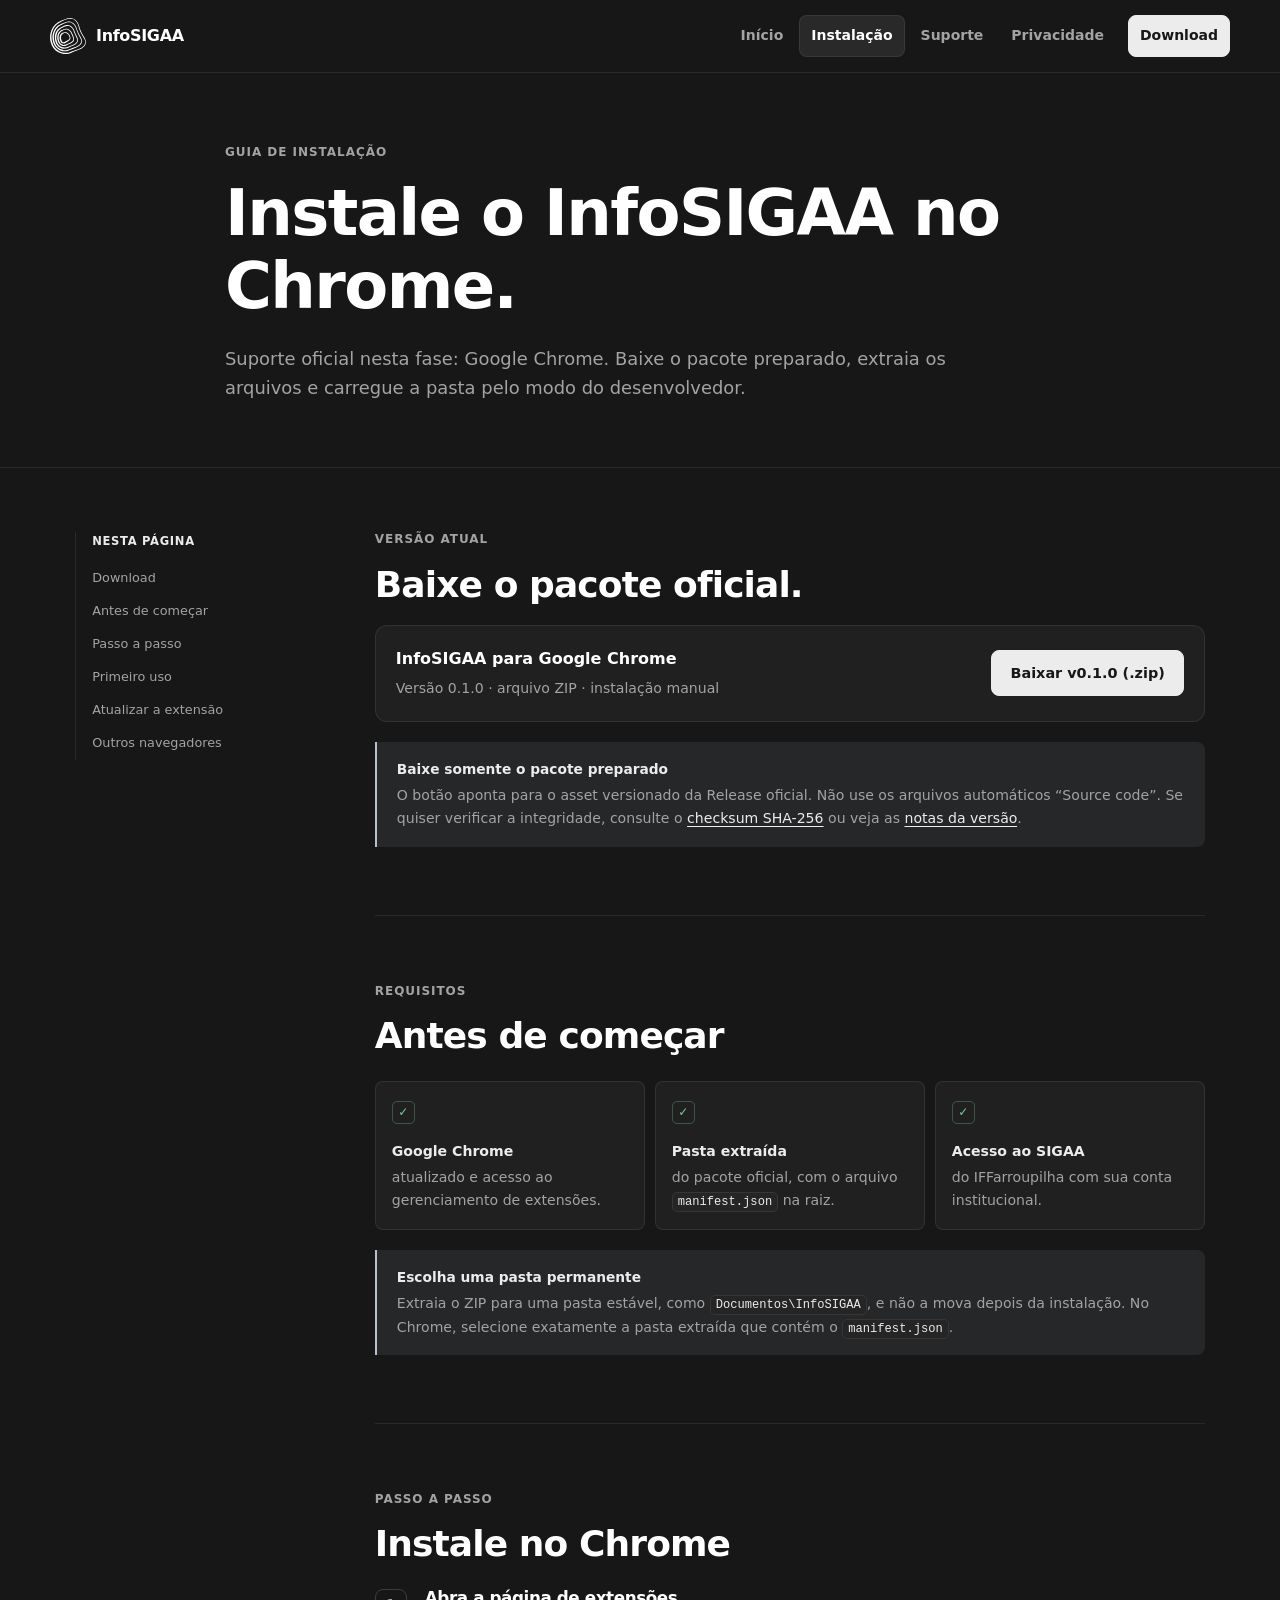
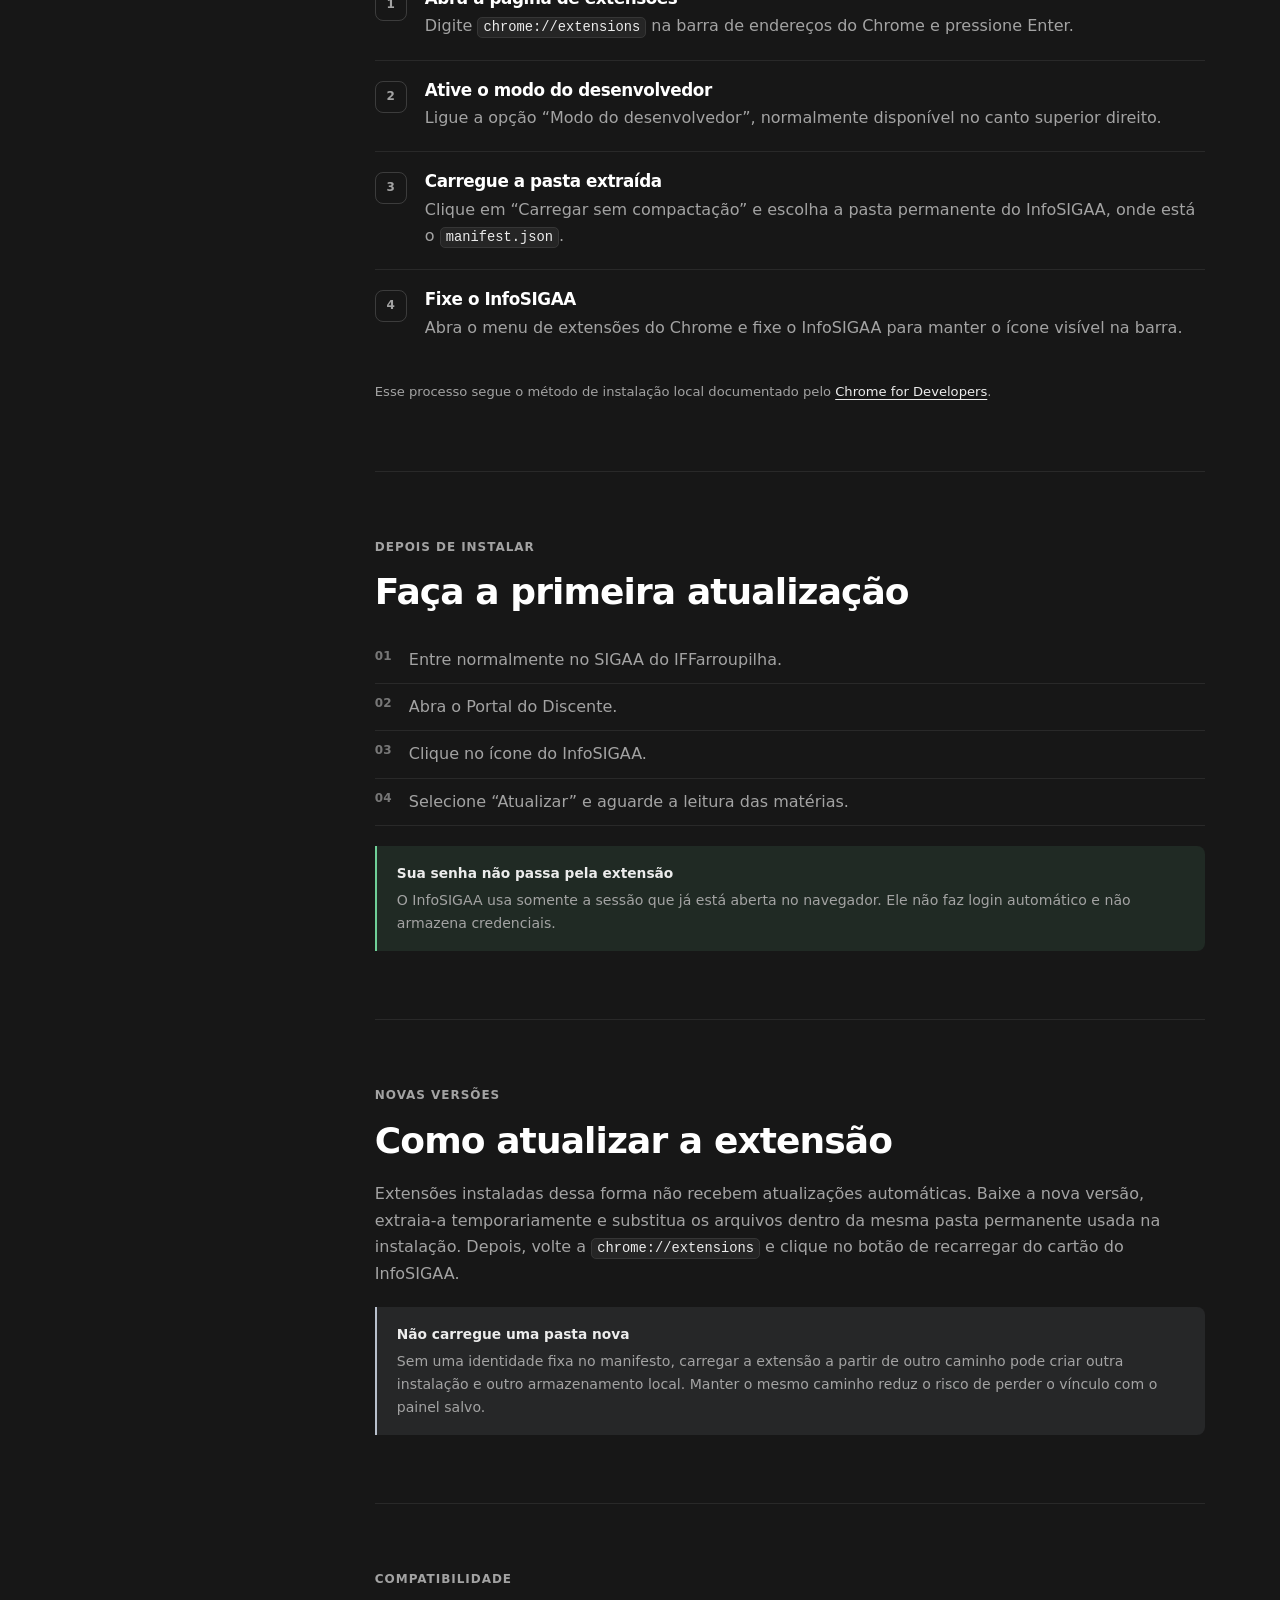
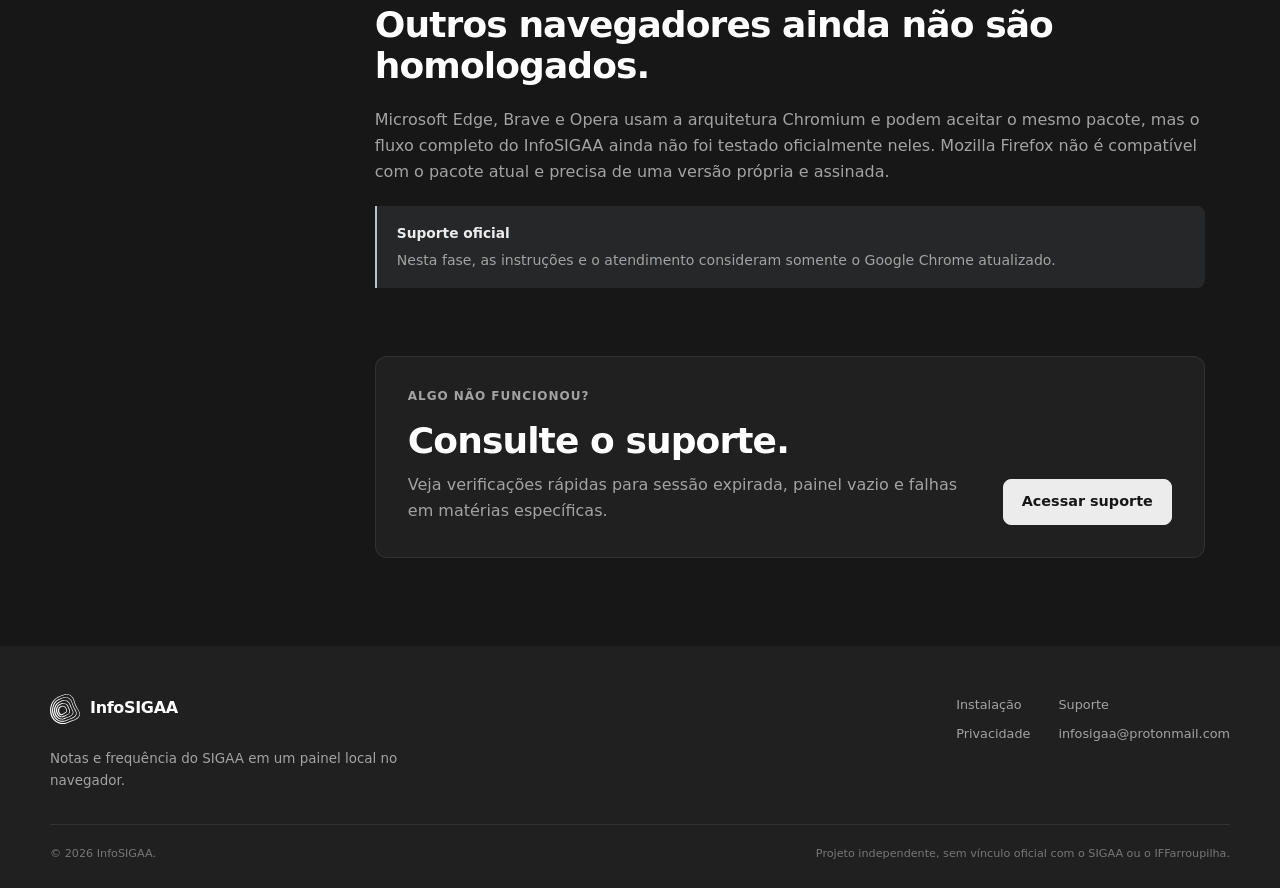
==== commit 11ee22fc: "docs: publish 0.1.0 download link" ====
--- a/website/instalacao/index.html
+++ b/website/instalacao/index.html
@@ -44,14 +44,14 @@
           <section id="download">
             <p class="eyebrow">Versão atual</p>
             <h2>Baixe o pacote oficial.</h2>
-            <div class="download-card" data-download-status="pending">
+            <div class="download-card" data-download-status="available">
               <div>
                 <strong>InfoSIGAA para Google Chrome</strong>
                 <span>Versão 0.1.0 · arquivo ZIP · instalação manual</span>
               </div>
-              <span class="button button-disabled" aria-disabled="true">Aguardando primeira Release</span>
+              <a class="button button-primary" href="https://github.com/pedroSalles08/InfoSIGAA/releases/download/v0.1.0/InfoSIGAA-Chrome-v0.1.0.zip">Baixar v0.1.0 (.zip)</a>
             </div>
-            <div class="notice notice-info"><strong>Download ainda não publicado</strong><p>O pacote e o checksum já podem ser gerados de forma reproduzível, mas o repositório público do GitHub ainda não foi definido. Esta mensagem será substituída pelo link imutável do GitHub Release; nenhum arquivo de código-fonte genérico deve ser usado.</p></div>
+            <div class="notice notice-info"><strong>Baixe somente o pacote preparado</strong><p>O botão aponta para o asset versionado da Release oficial. Não use os arquivos automáticos “Source code”. Se quiser verificar a integridade, consulte o <a href="https://github.com/pedroSalles08/InfoSIGAA/releases/download/v0.1.0/InfoSIGAA-Chrome-v0.1.0.zip.sha256">checksum SHA-256</a> ou veja as <a href="https://github.com/pedroSalles08/InfoSIGAA/releases/tag/v0.1.0">notas da versão</a>.</p></div>
           </section>
 
           <section id="antes">
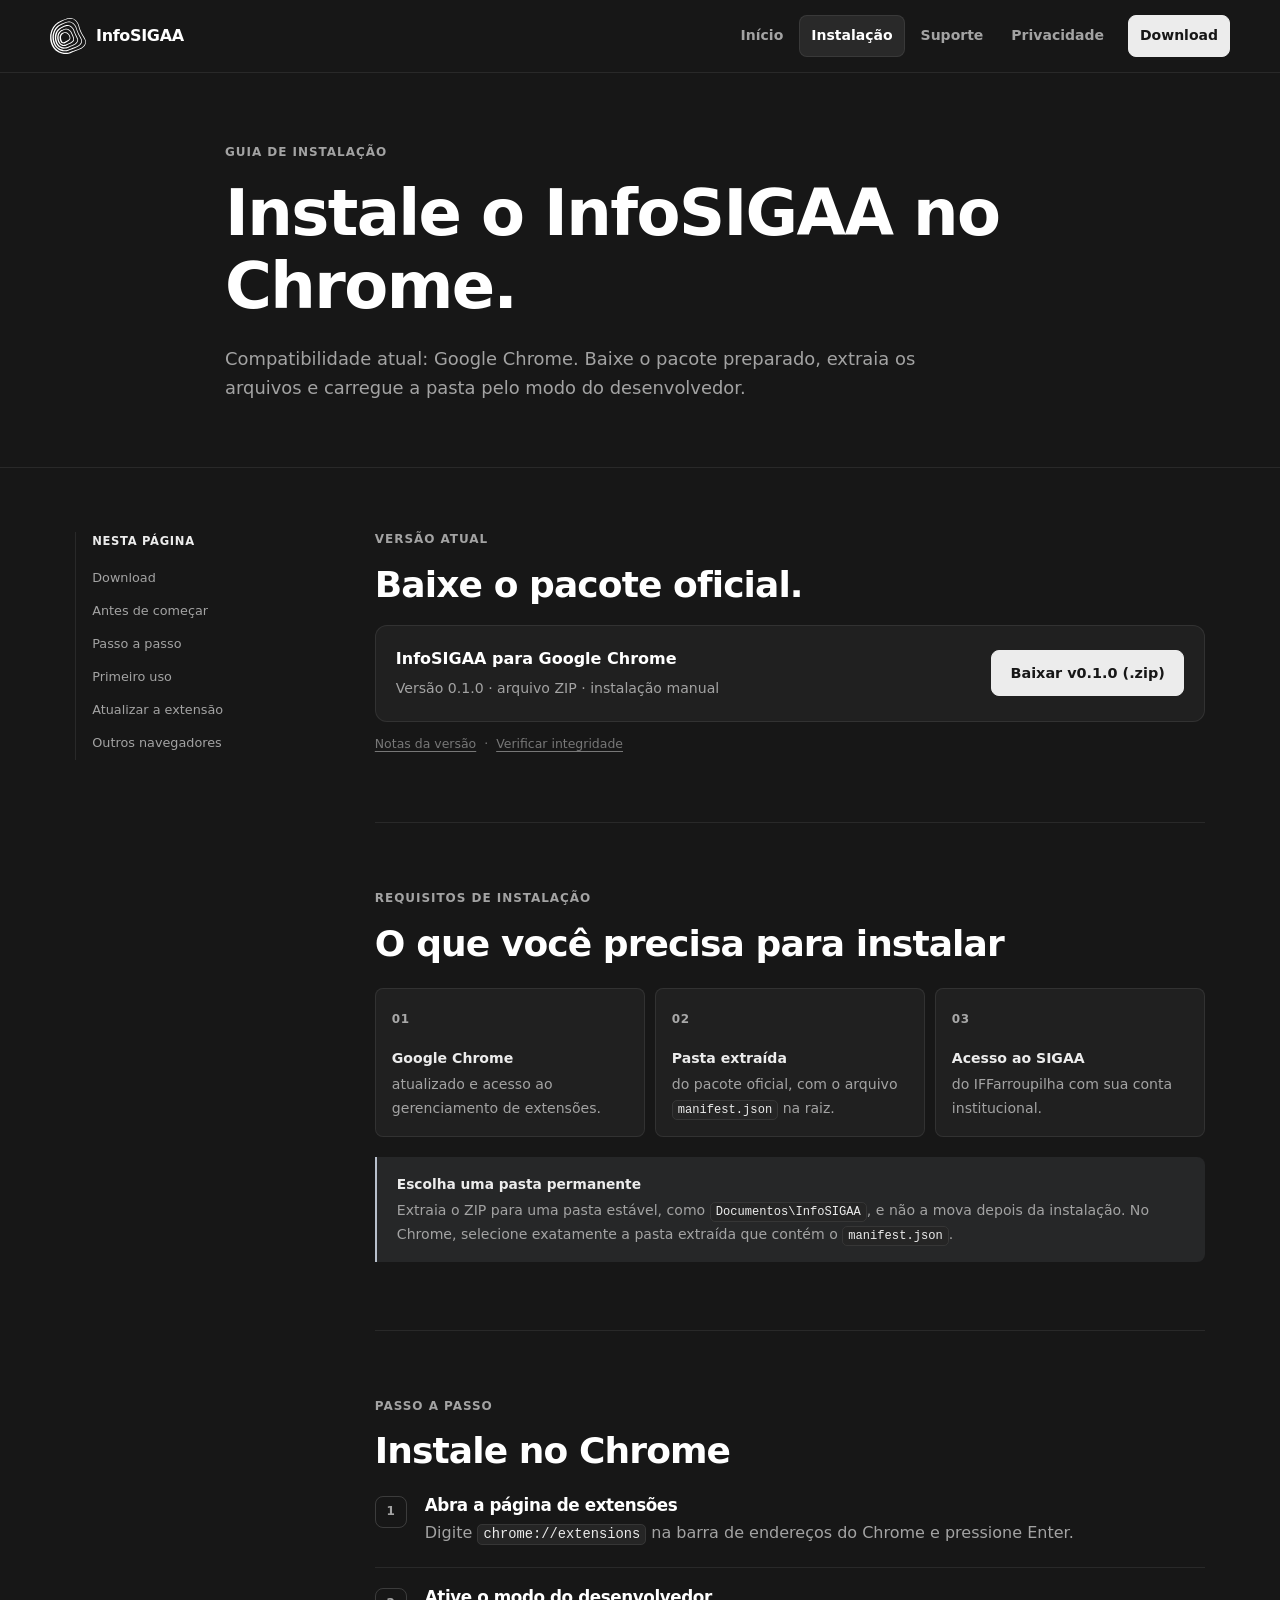
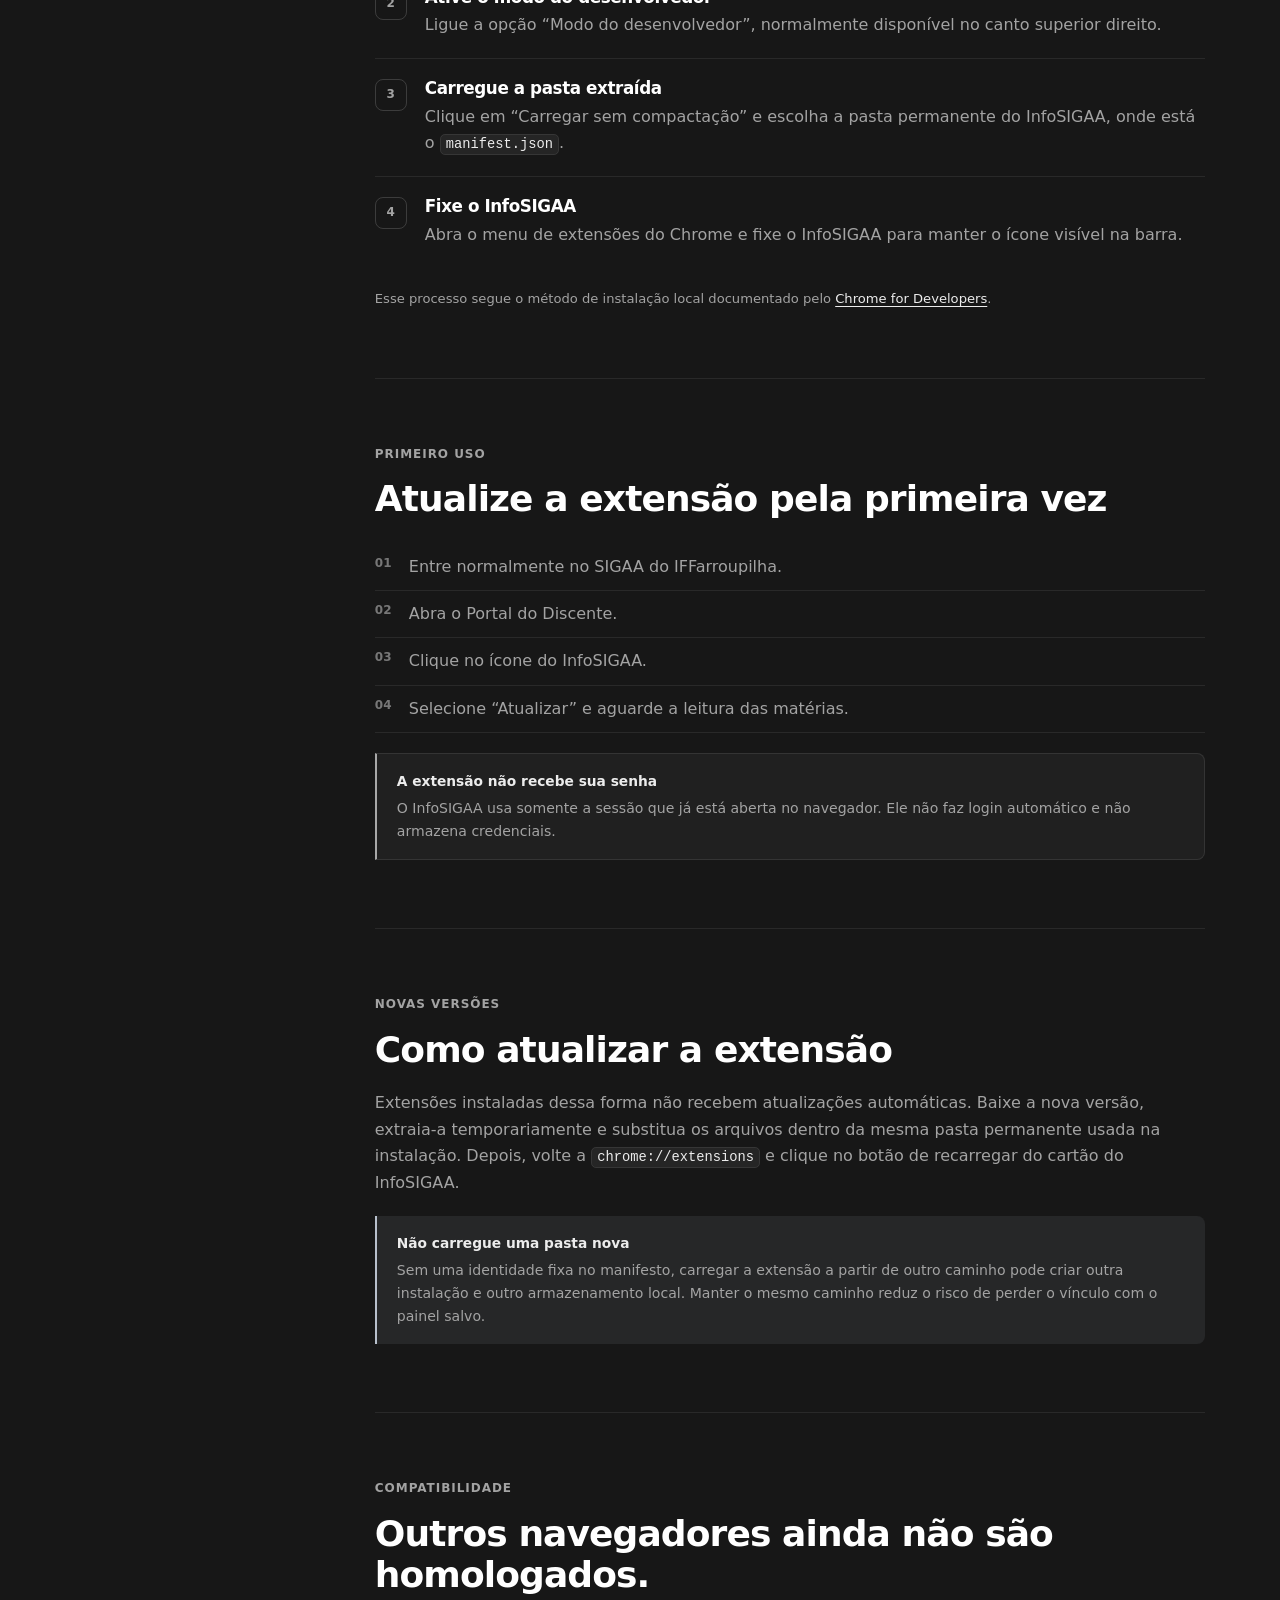
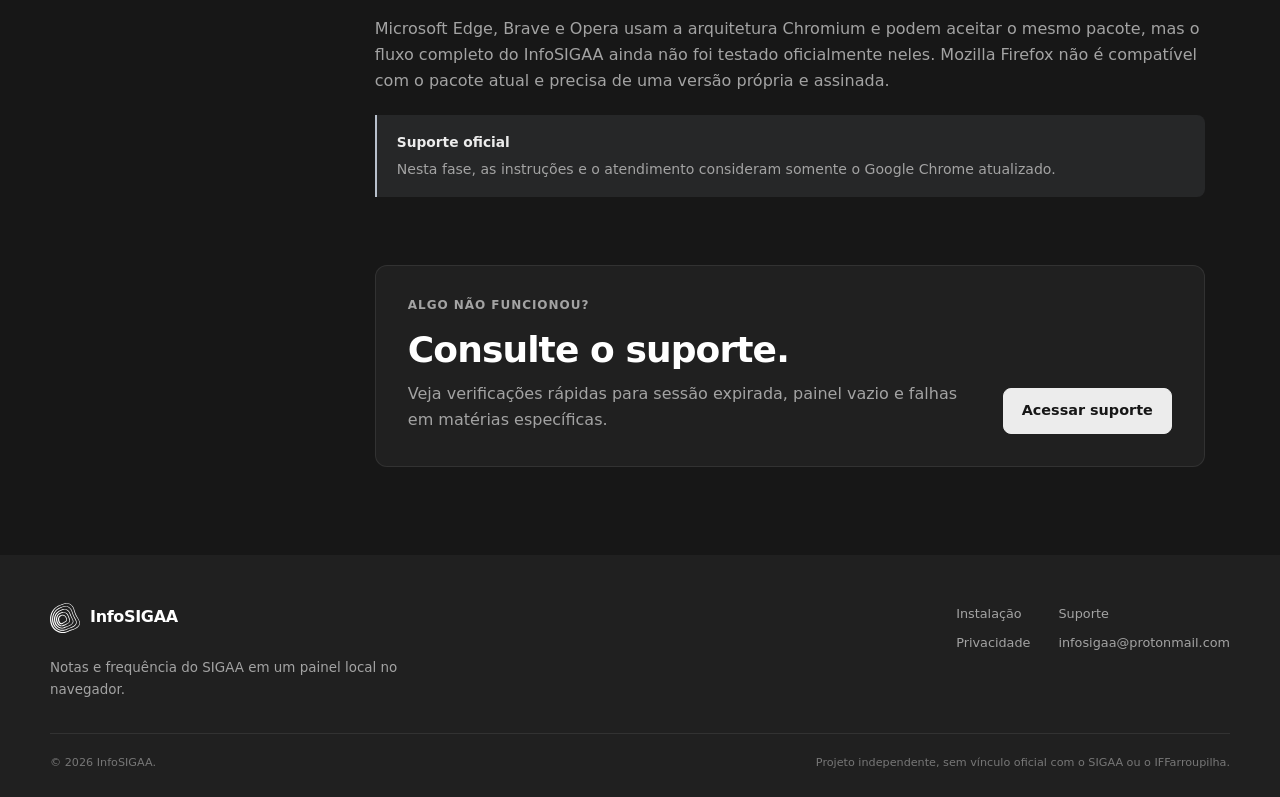
==== commit c6416873: "refine installation and privacy pages" ====
--- a/website/instalacao/index.html
+++ b/website/instalacao/index.html
@@ -30,7 +30,7 @@
         <div class="container narrow-container">
           <p class="eyebrow">Guia de instalação</p>
           <h1 id="page-title">Instale o InfoSIGAA no Chrome.</h1>
-          <p>Suporte oficial nesta fase: Google Chrome. Baixe o pacote preparado, extraia os arquivos e carregue a pasta pelo modo do desenvolvedor.</p>
+          <p>Compatibilidade atual: Google Chrome. Baixe o pacote preparado, extraia os arquivos e carregue a pasta pelo modo do desenvolvedor.</p>
         </div>
       </section>
 
@@ -51,16 +51,16 @@
               </div>
               <a class="button button-primary" href="https://github.com/pedroSalles08/InfoSIGAA/releases/download/v0.1.0/InfoSIGAA-Chrome-v0.1.0.zip">Baixar v0.1.0 (.zip)</a>
             </div>
-            <div class="notice notice-info"><strong>Baixe somente o pacote preparado</strong><p>O botão aponta para o asset versionado da Release oficial. Não use os arquivos automáticos “Source code”. Se quiser verificar a integridade, consulte o <a href="https://github.com/pedroSalles08/InfoSIGAA/releases/download/v0.1.0/InfoSIGAA-Chrome-v0.1.0.zip.sha256">checksum SHA-256</a> ou veja as <a href="https://github.com/pedroSalles08/InfoSIGAA/releases/tag/v0.1.0">notas da versão</a>.</p></div>
+            <p class="download-links"><a href="https://github.com/pedroSalles08/InfoSIGAA/releases/tag/v0.1.0">Notas da versão</a><span aria-hidden="true">·</span><a href="https://github.com/pedroSalles08/InfoSIGAA/releases/download/v0.1.0/InfoSIGAA-Chrome-v0.1.0.zip.sha256">Verificar integridade</a></p>
           </section>
 
           <section id="antes">
-            <p class="eyebrow">Requisitos</p>
-            <h2>Antes de começar</h2>
+            <p class="eyebrow">Requisitos de instalação</p>
+            <h2>O que você precisa para instalar</h2>
             <div class="check-grid">
-              <div><span aria-hidden="true">✓</span><p><strong>Google Chrome</strong> atualizado e acesso ao gerenciamento de extensões.</p></div>
-              <div><span aria-hidden="true">✓</span><p><strong>Pasta extraída</strong> do pacote oficial, com o arquivo <code>manifest.json</code> na raiz.</p></div>
-              <div><span aria-hidden="true">✓</span><p><strong>Acesso ao SIGAA</strong> do IFFarroupilha com sua conta institucional.</p></div>
+              <div><span aria-hidden="true">01</span><p><strong>Google Chrome</strong> atualizado e acesso ao gerenciamento de extensões.</p></div>
+              <div><span aria-hidden="true">02</span><p><strong>Pasta extraída</strong> do pacote oficial, com o arquivo <code>manifest.json</code> na raiz.</p></div>
+              <div><span aria-hidden="true">03</span><p><strong>Acesso ao SIGAA</strong> do IFFarroupilha com sua conta institucional.</p></div>
             </div>
             <div class="notice notice-info"><strong>Escolha uma pasta permanente</strong><p>Extraia o ZIP para uma pasta estável, como <code>Documentos\InfoSIGAA</code>, e não a mova depois da instalação. No Chrome, selecione exatamente a pasta extraída que contém o <code>manifest.json</code>.</p></div>
           </section>
@@ -78,15 +78,15 @@
           </section>
 
           <section id="primeiro-uso">
-            <p class="eyebrow">Depois de instalar</p>
-            <h2>Faça a primeira atualização</h2>
+            <p class="eyebrow">Primeiro uso</p>
+            <h2>Atualize a extensão pela primeira vez</h2>
             <ol class="plain-steps">
               <li>Entre normalmente no SIGAA do IFFarroupilha.</li>
               <li>Abra o Portal do Discente.</li>
               <li>Clique no ícone do InfoSIGAA.</li>
               <li>Selecione “Atualizar” e aguarde a leitura das matérias.</li>
             </ol>
-            <div class="notice notice-ok"><strong>Sua senha não passa pela extensão</strong><p>O InfoSIGAA usa somente a sessão que já está aberta no navegador. Ele não faz login automático e não armazena credenciais.</p></div>
+            <div class="notice notice-neutral"><strong>A extensão não recebe sua senha</strong><p>O InfoSIGAA usa somente a sessão que já está aberta no navegador. Ele não faz login automático e não armazena credenciais.</p></div>
           </section>
 
           <section id="atualizar">
--- a/website/assets/css/site.css
+++ b/website/assets/css/site.css
@@ -1055,17 +1055,14 @@
 }
 
 .check-grid span {
-  display: inline-flex;
-  width: 23px;
+  display: inline-block;
   height: 23px;
-  align-items: center;
-  justify-content: center;
   margin-bottom: var(--space-4);
-  border: 1px solid rgb(111 207 151 / 32%);
-  border-radius: var(--radius-xs);
-  color: var(--ok);
+  color: #a8a8a8;
   font-size: 0.75rem;
-  font-weight: 700;
+  font-weight: 600;
+  letter-spacing: 0.04em;
+  line-height: 23px;
 }
 
 .check-grid p {
@@ -1099,9 +1096,10 @@
   font-size: 0.88rem;
 }
 
-.notice-ok {
-  border-left-color: var(--ok);
-  background: var(--ok-soft);
+.notice-neutral {
+  border: 1px solid #343434;
+  border-left: 2px solid #a8a8a8;
+  background: #202020;
 }
 
 .download-card {
@@ -1127,6 +1125,19 @@
 .download-card span:not(.button) {
   color: var(--muted);
   font-size: 0.88rem;
+}
+
+.download-links {
+  display: flex;
+  flex-wrap: wrap;
+  gap: var(--space-2);
+  margin: var(--space-3) 0 0;
+  color: var(--muted-soft) !important;
+  font-size: 0.78rem;
+}
+
+.prose .download-links a {
+  color: inherit;
 }
 
 .installation-steps,
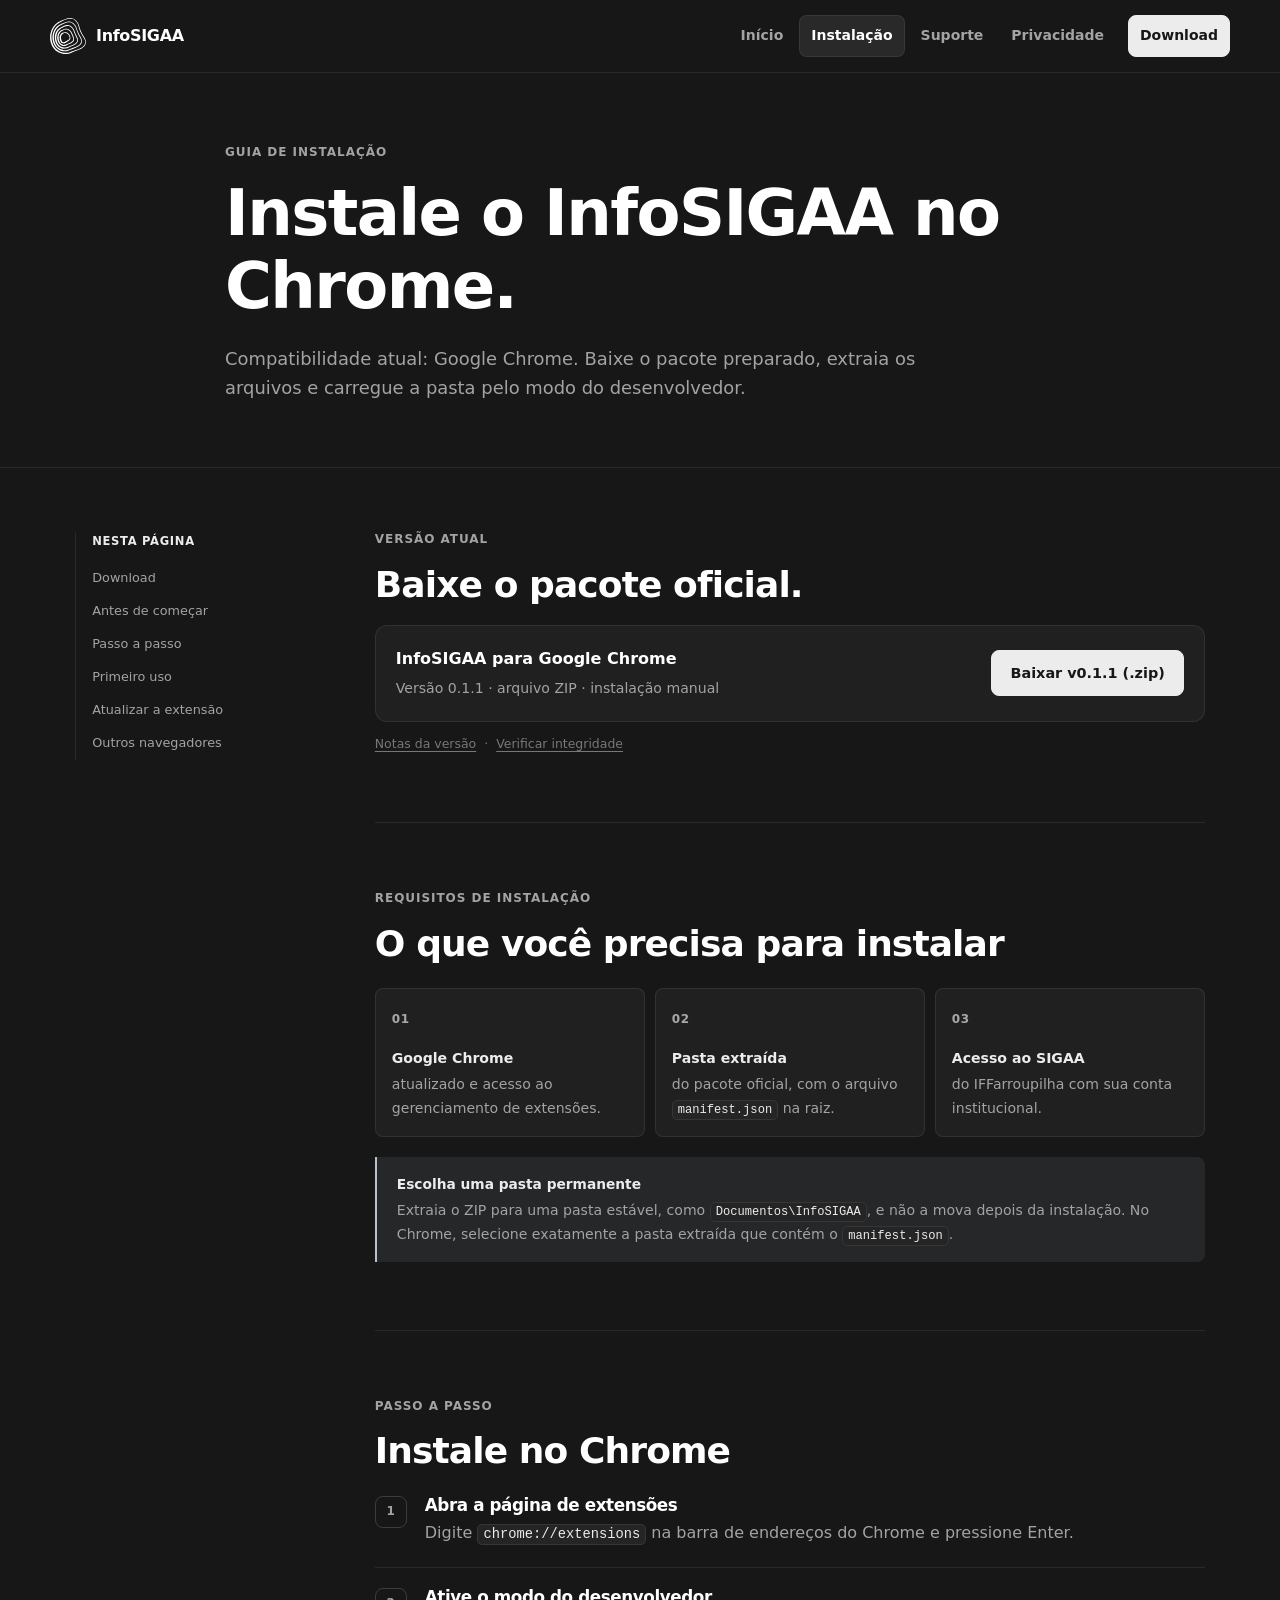
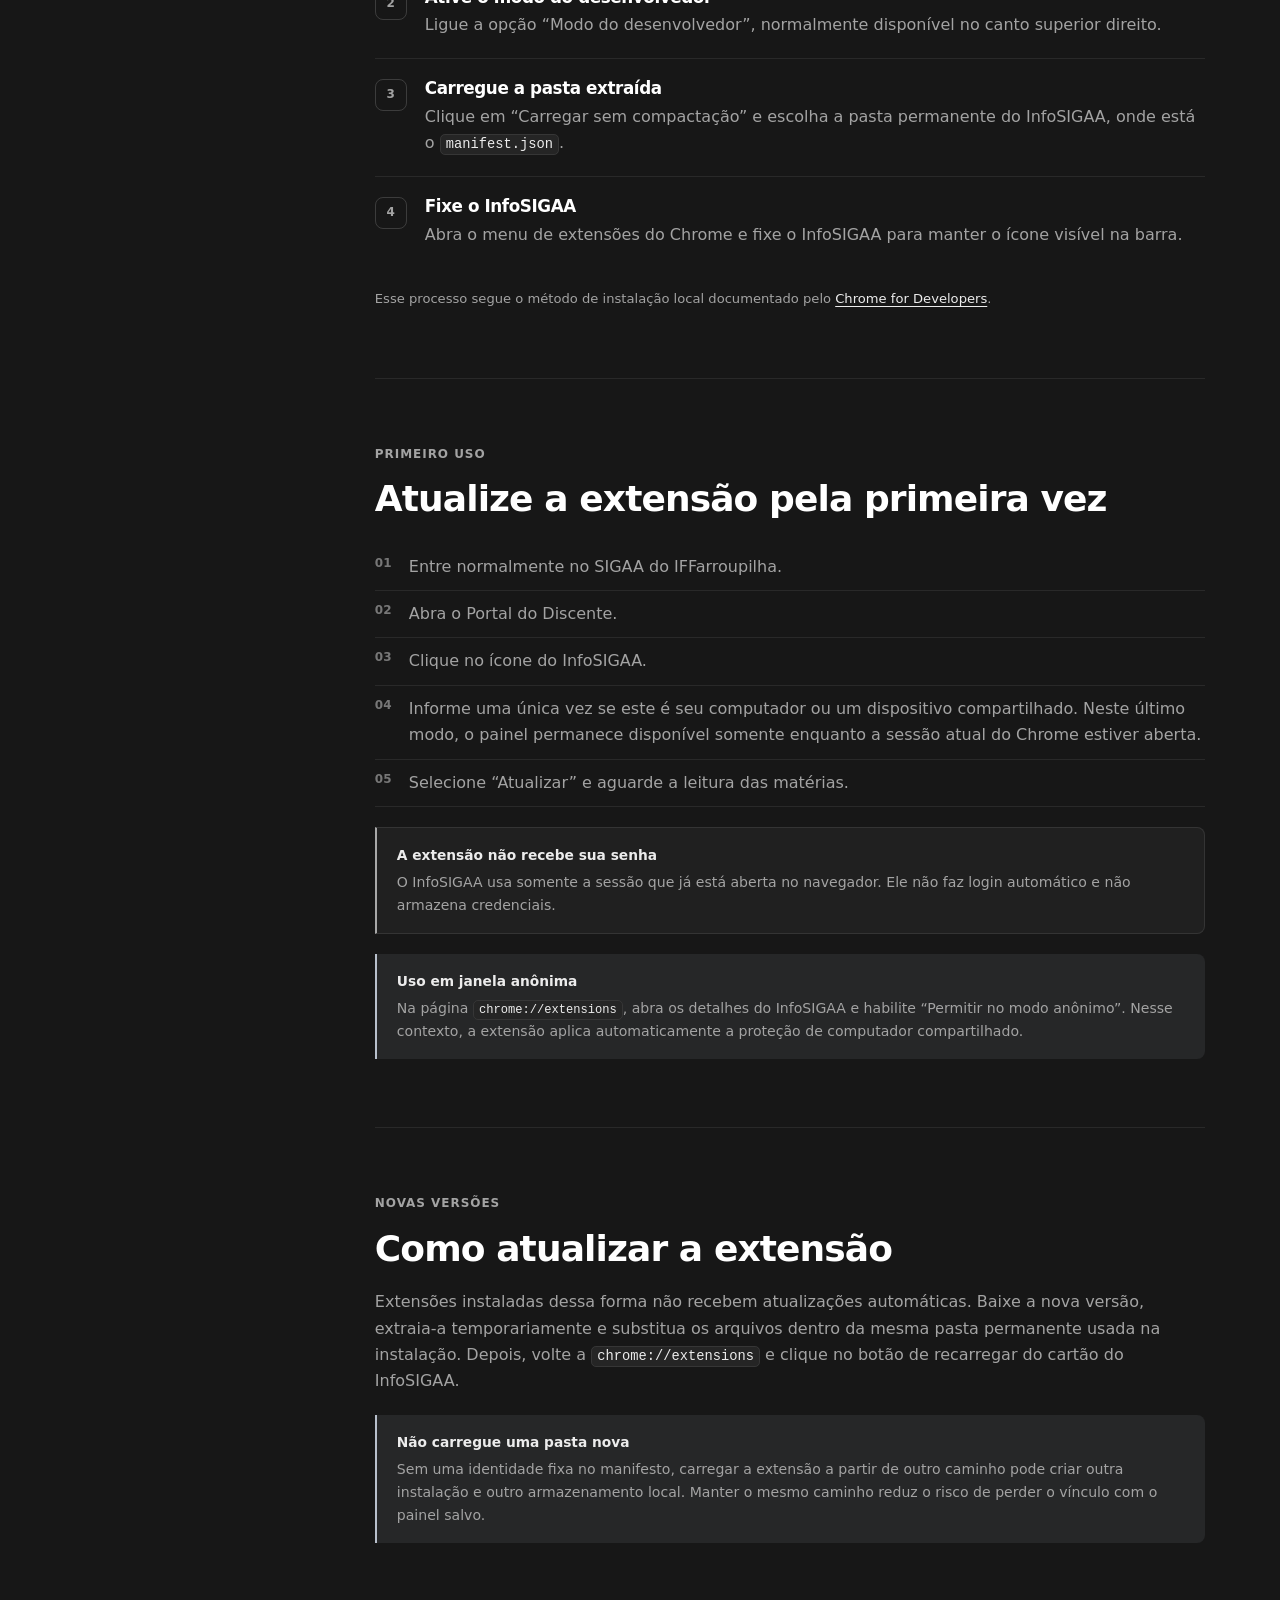
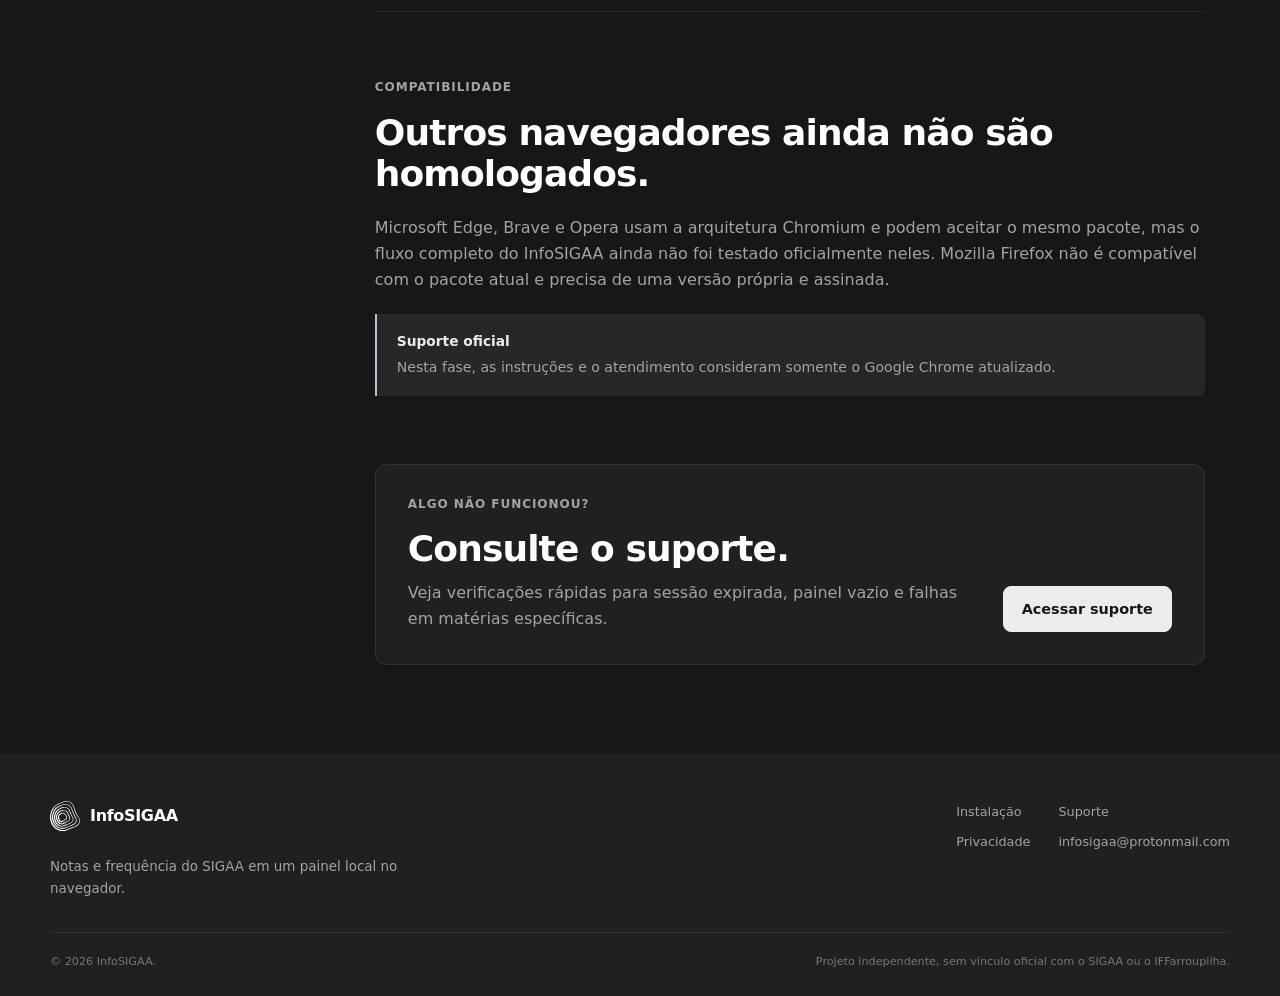
==== commit f95232af: "feat: protect academic data on shared devices" ====
--- a/website/instalacao/index.html
+++ b/website/instalacao/index.html
@@ -7,8 +7,7 @@
     <meta name="theme-color" content="#171717">
     <meta name="color-scheme" content="dark">
     <title>Instalação — InfoSIGAA</title>
-    <link rel="icon" href="../assets/brand/favicon-light.svg" media="(prefers-color-scheme: light)">
-    <link rel="icon" href="../assets/brand/favicon-dark.svg" media="(prefers-color-scheme: dark)">
+    <link rel="icon" type="image/svg+xml" href="../assets/brand/favicon.svg?v=3">
     <link rel="apple-touch-icon" href="../assets/brand/apple-touch-icon.png">
     <link rel="stylesheet" href="../assets/css/site.css">
     <script src="../assets/js/site.js" defer></script>
@@ -47,11 +46,11 @@
             <div class="download-card" data-download-status="available">
               <div>
                 <strong>InfoSIGAA para Google Chrome</strong>
-                <span>Versão 0.1.0 · arquivo ZIP · instalação manual</span>
+                <span>Versão 0.1.1 · arquivo ZIP · instalação manual</span>
               </div>
-              <a class="button button-primary" href="https://github.com/pedroSalles08/InfoSIGAA/releases/download/v0.1.0/InfoSIGAA-Chrome-v0.1.0.zip">Baixar v0.1.0 (.zip)</a>
+              <a class="button button-primary" href="https://github.com/pedroSalles08/InfoSIGAA/releases/download/v0.1.1/InfoSIGAA-Chrome-v0.1.1.zip">Baixar v0.1.1 (.zip)</a>
             </div>
-            <p class="download-links"><a href="https://github.com/pedroSalles08/InfoSIGAA/releases/tag/v0.1.0">Notas da versão</a><span aria-hidden="true">·</span><a href="https://github.com/pedroSalles08/InfoSIGAA/releases/download/v0.1.0/InfoSIGAA-Chrome-v0.1.0.zip.sha256">Verificar integridade</a></p>
+            <p class="download-links"><a href="https://github.com/pedroSalles08/InfoSIGAA/releases/tag/v0.1.1">Notas da versão</a><span aria-hidden="true">·</span><a href="https://github.com/pedroSalles08/InfoSIGAA/releases/download/v0.1.1/InfoSIGAA-Chrome-v0.1.1.zip.sha256">Verificar integridade</a></p>
           </section>
 
           <section id="antes">
@@ -84,9 +83,11 @@
               <li>Entre normalmente no SIGAA do IFFarroupilha.</li>
               <li>Abra o Portal do Discente.</li>
               <li>Clique no ícone do InfoSIGAA.</li>
+              <li>Informe uma única vez se este é seu computador ou um dispositivo compartilhado. Neste último modo, o painel permanece disponível somente enquanto a sessão atual do Chrome estiver aberta.</li>
               <li>Selecione “Atualizar” e aguarde a leitura das matérias.</li>
             </ol>
             <div class="notice notice-neutral"><strong>A extensão não recebe sua senha</strong><p>O InfoSIGAA usa somente a sessão que já está aberta no navegador. Ele não faz login automático e não armazena credenciais.</p></div>
+            <div class="notice notice-info"><strong>Uso em janela anônima</strong><p>Na página <code>chrome://extensions</code>, abra os detalhes do InfoSIGAA e habilite “Permitir no modo anônimo”. Nesse contexto, a extensão aplica automaticamente a proteção de computador compartilhado.</p></div>
           </section>
 
           <section id="atualizar">
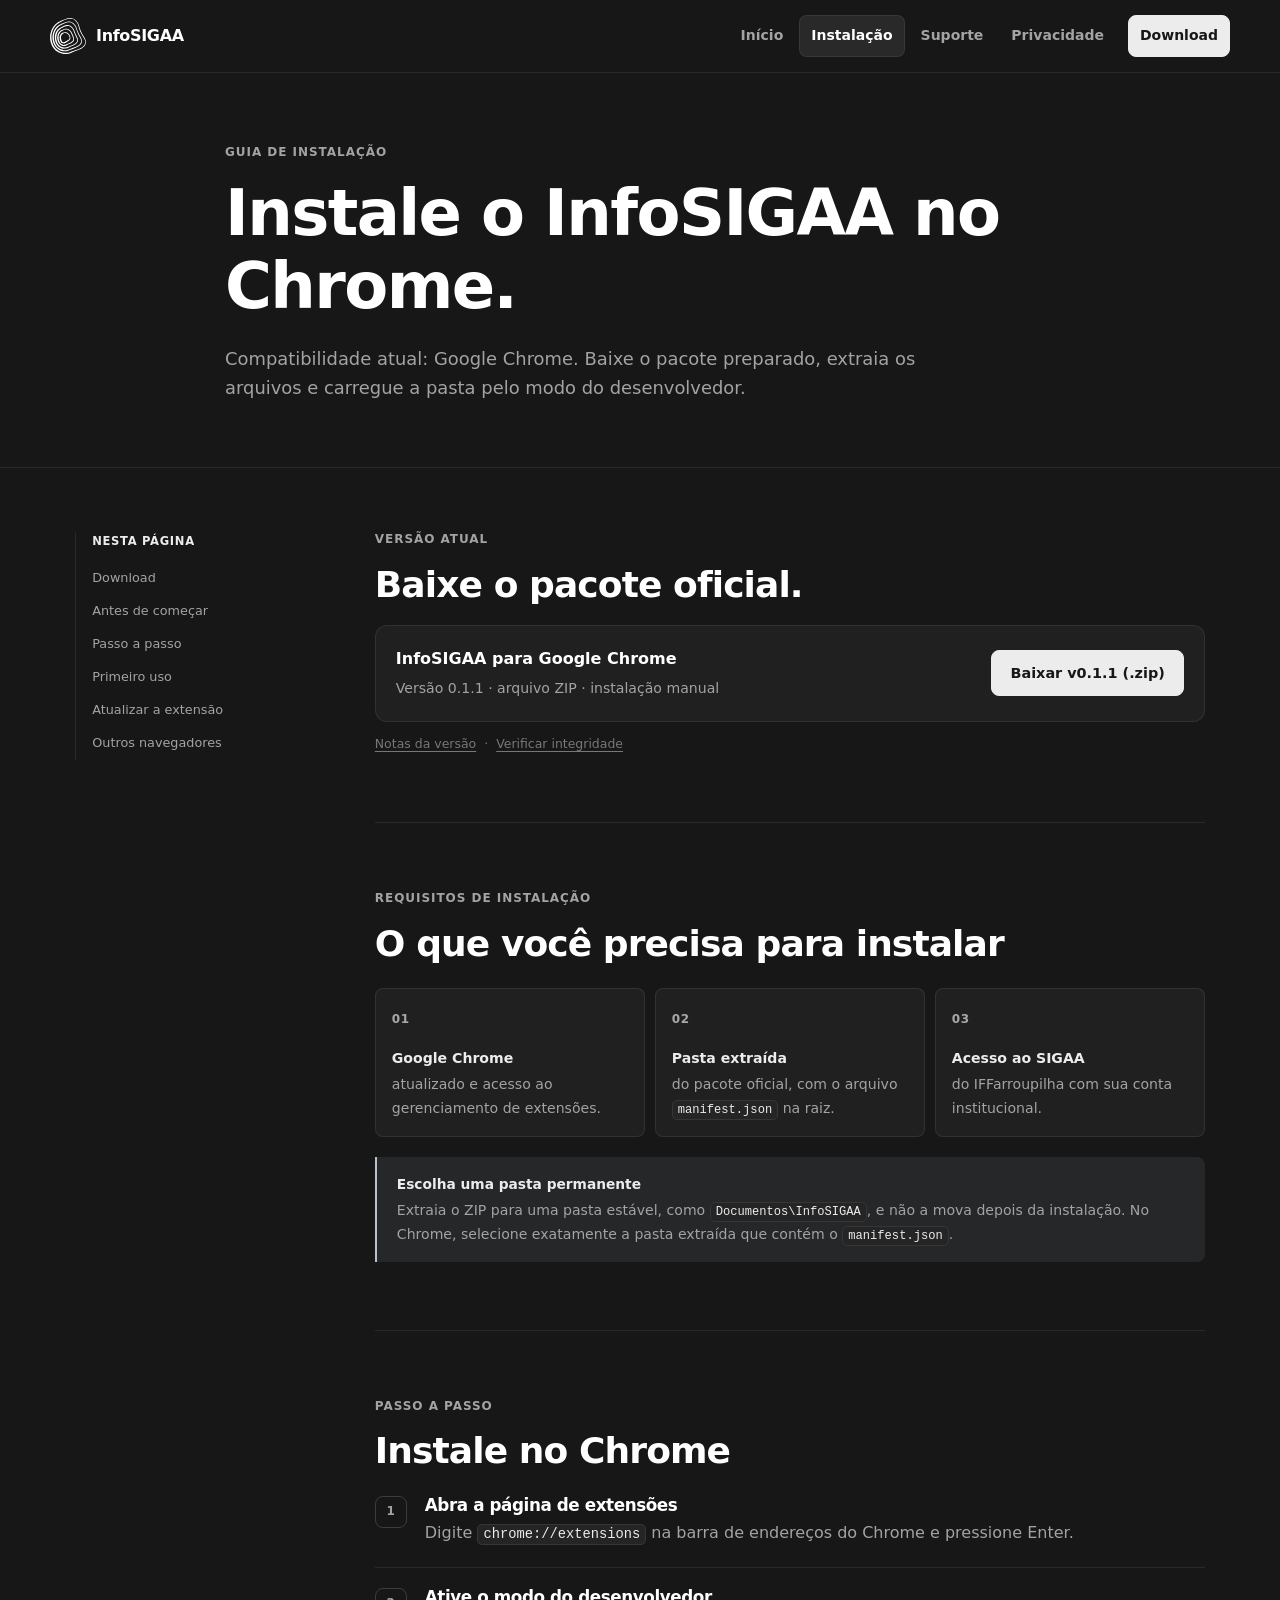
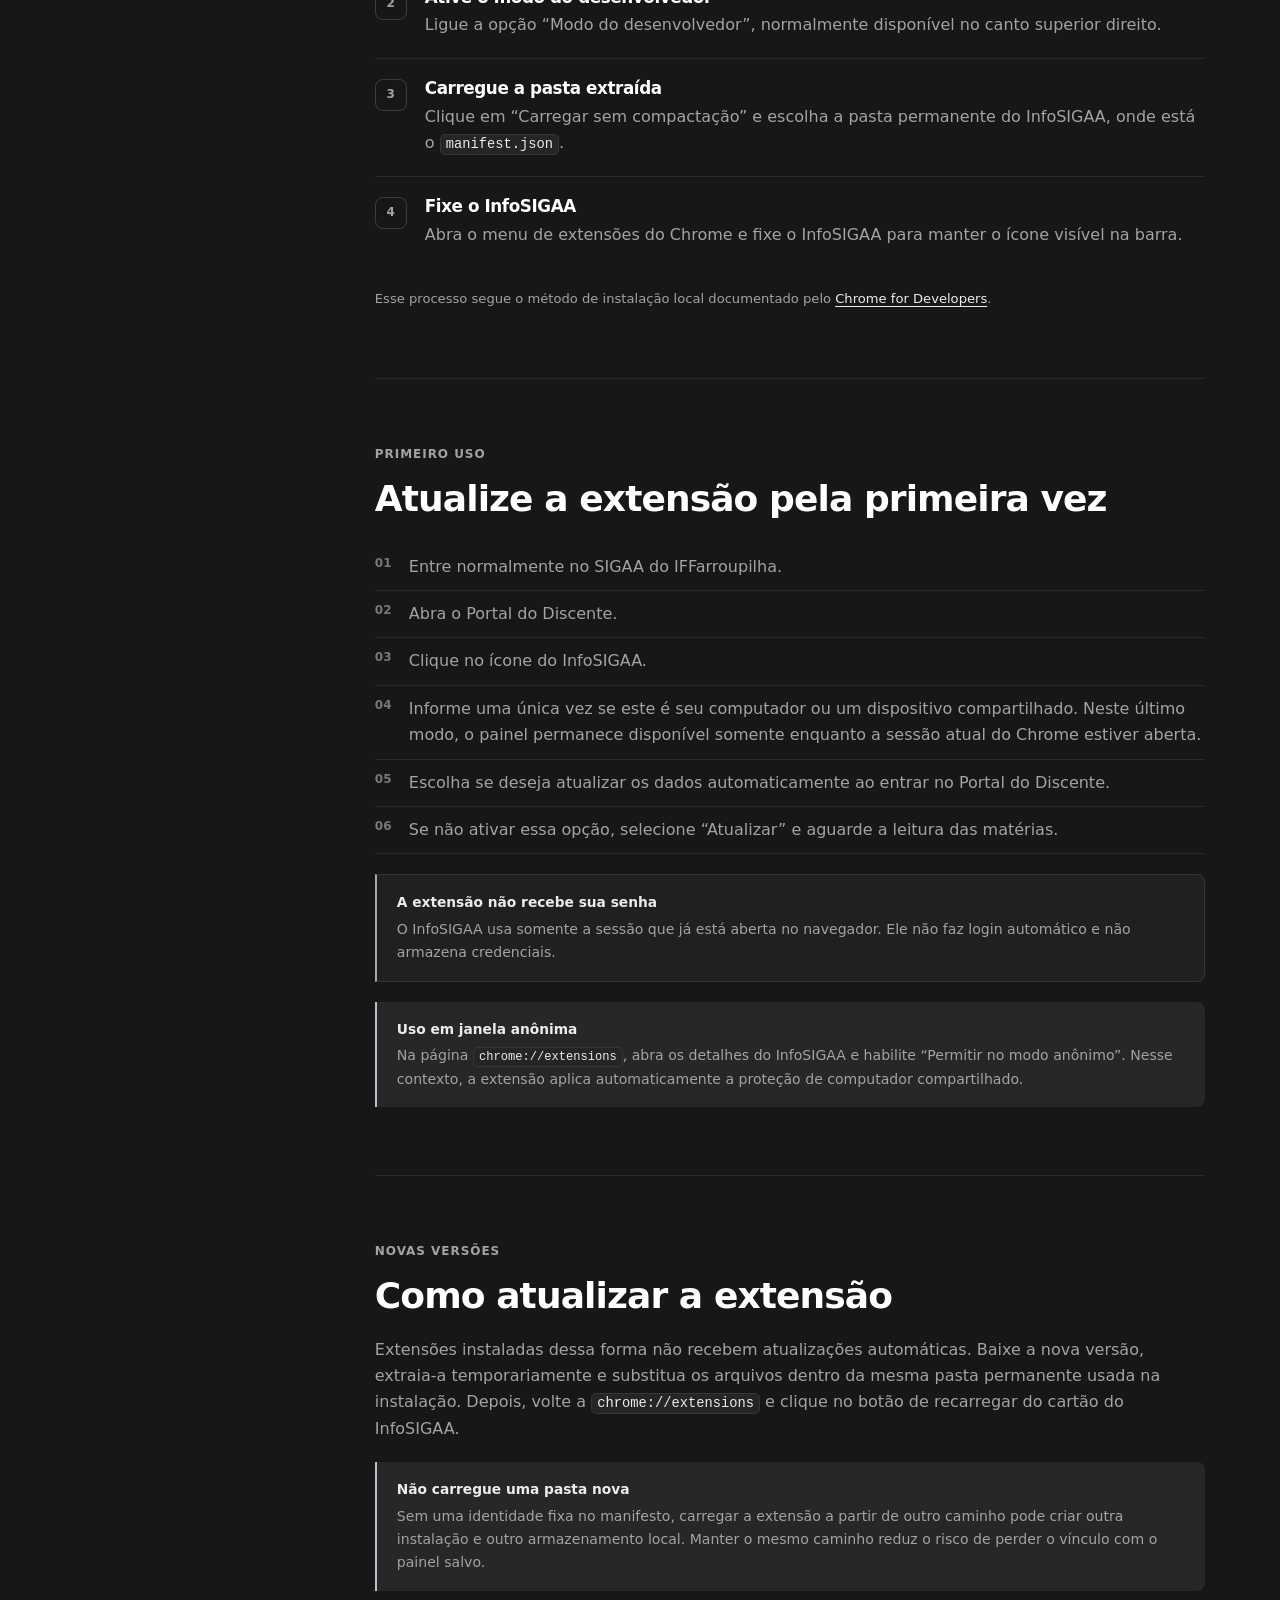
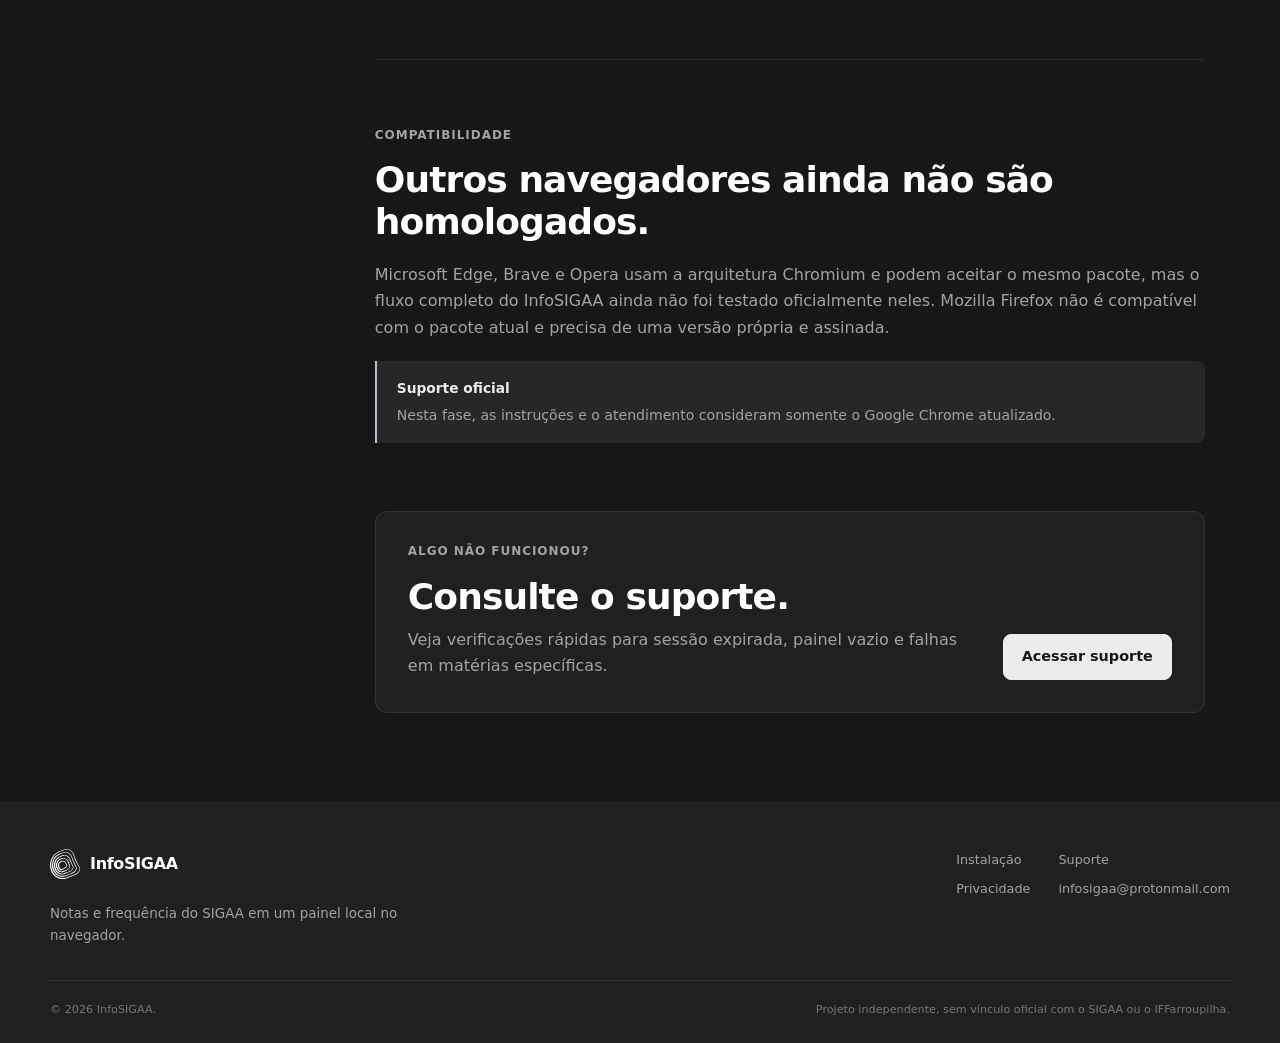
==== commit a02bb101: "feat: checkpoint extension before popup redesign" ====
--- a/website/instalacao/index.html
+++ b/website/instalacao/index.html
@@ -84,7 +84,8 @@
               <li>Abra o Portal do Discente.</li>
               <li>Clique no ícone do InfoSIGAA.</li>
               <li>Informe uma única vez se este é seu computador ou um dispositivo compartilhado. Neste último modo, o painel permanece disponível somente enquanto a sessão atual do Chrome estiver aberta.</li>
-              <li>Selecione “Atualizar” e aguarde a leitura das matérias.</li>
+              <li>Escolha se deseja atualizar os dados automaticamente ao entrar no Portal do Discente.</li>
+              <li>Se não ativar essa opção, selecione “Atualizar” e aguarde a leitura das matérias.</li>
             </ol>
             <div class="notice notice-neutral"><strong>A extensão não recebe sua senha</strong><p>O InfoSIGAA usa somente a sessão que já está aberta no navegador. Ele não faz login automático e não armazena credenciais.</p></div>
             <div class="notice notice-info"><strong>Uso em janela anônima</strong><p>Na página <code>chrome://extensions</code>, abra os detalhes do InfoSIGAA e habilite “Permitir no modo anônimo”. Nesse contexto, a extensão aplica automaticamente a proteção de computador compartilhado.</p></div>
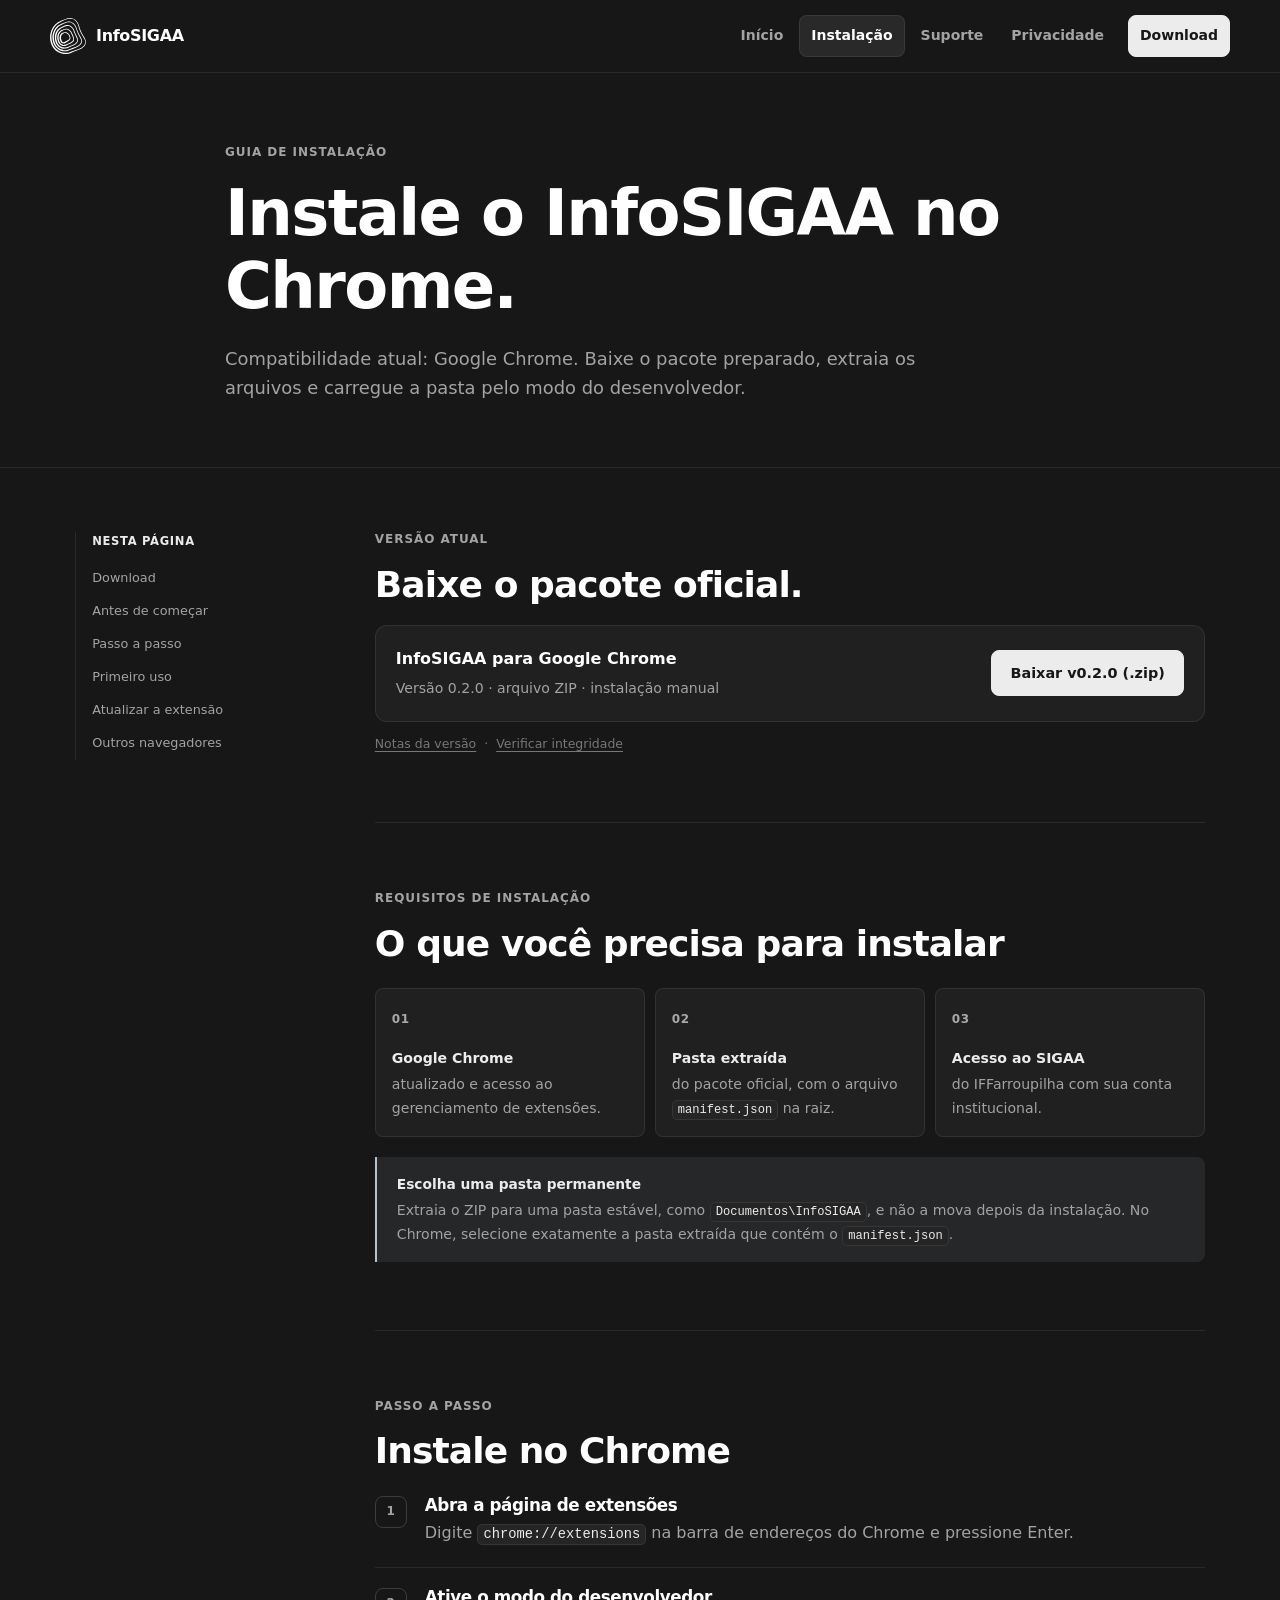
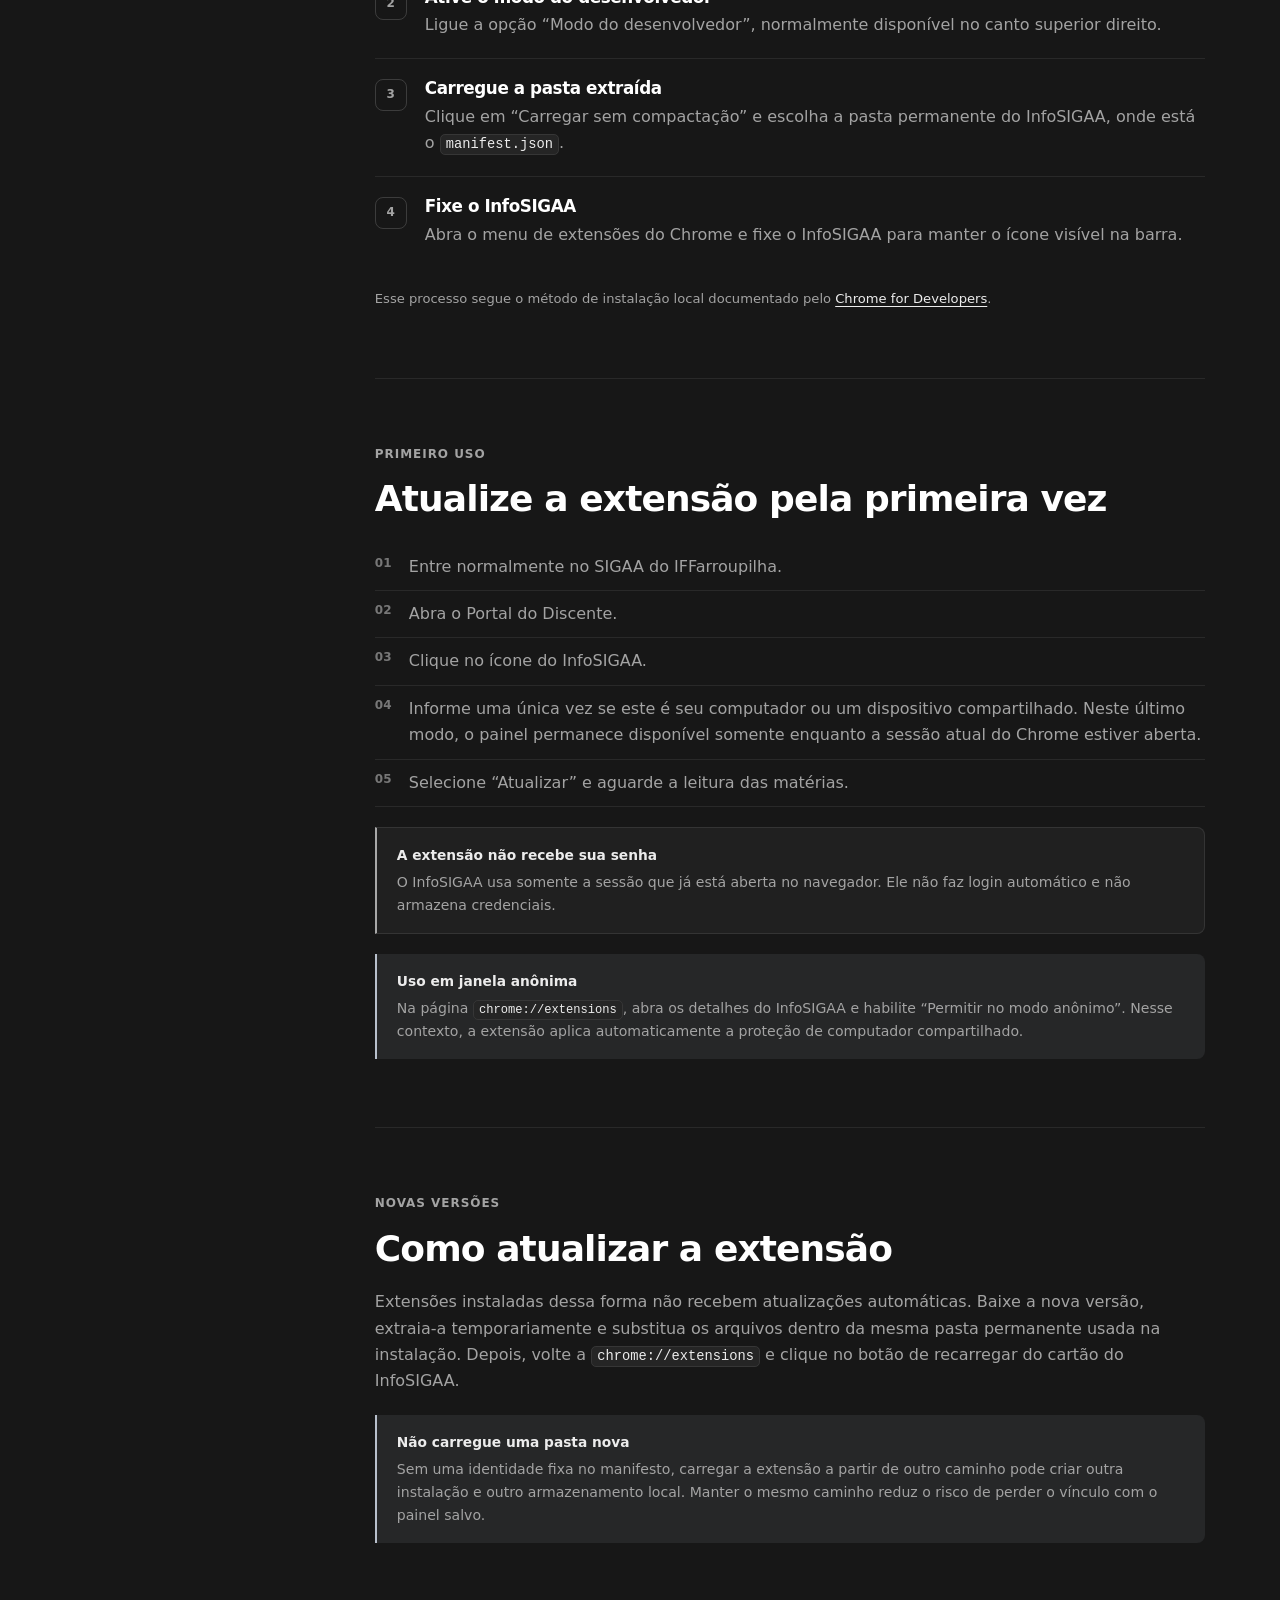
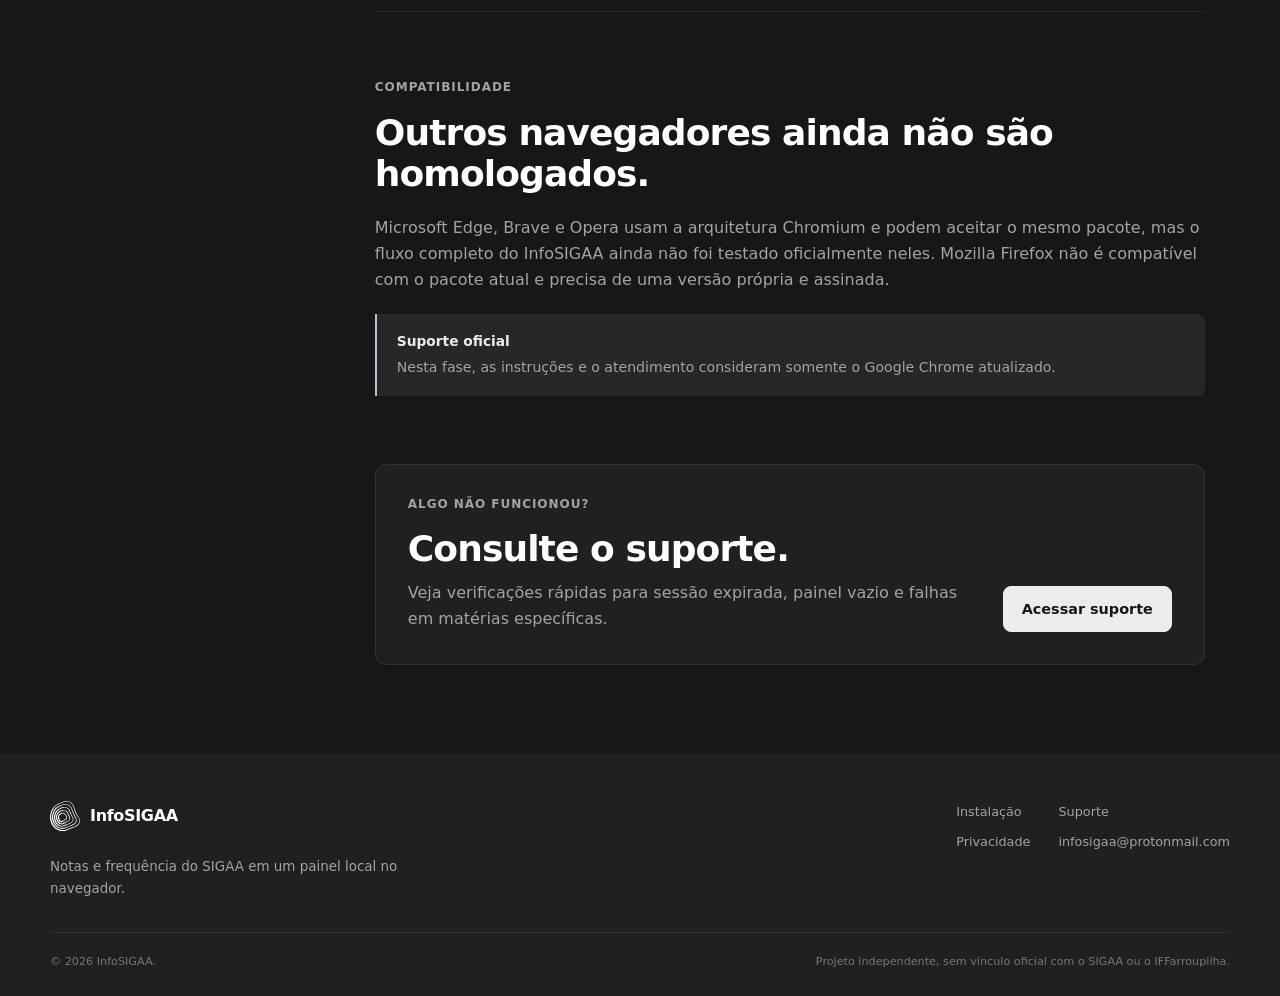
==== commit 8dcfd25d: "feat: publish InfoSIGAA v0.2.0" ====
--- a/website/instalacao/index.html
+++ b/website/instalacao/index.html
@@ -46,11 +46,11 @@
             <div class="download-card" data-download-status="available">
               <div>
                 <strong>InfoSIGAA para Google Chrome</strong>
-                <span>Versão 0.1.1 · arquivo ZIP · instalação manual</span>
+                <span>Versão 0.2.0 · arquivo ZIP · instalação manual</span>
               </div>
-              <a class="button button-primary" href="https://github.com/pedroSalles08/InfoSIGAA/releases/download/v0.1.1/InfoSIGAA-Chrome-v0.1.1.zip">Baixar v0.1.1 (.zip)</a>
+              <a class="button button-primary" href="https://github.com/pedroSalles08/InfoSIGAA/releases/download/v0.2.0/InfoSIGAA-Chrome-v0.2.0.zip">Baixar v0.2.0 (.zip)</a>
             </div>
-            <p class="download-links"><a href="https://github.com/pedroSalles08/InfoSIGAA/releases/tag/v0.1.1">Notas da versão</a><span aria-hidden="true">·</span><a href="https://github.com/pedroSalles08/InfoSIGAA/releases/download/v0.1.1/InfoSIGAA-Chrome-v0.1.1.zip.sha256">Verificar integridade</a></p>
+            <p class="download-links"><a href="https://github.com/pedroSalles08/InfoSIGAA/releases/tag/v0.2.0">Notas da versão</a><span aria-hidden="true">·</span><a href="https://github.com/pedroSalles08/InfoSIGAA/releases/download/v0.2.0/InfoSIGAA-Chrome-v0.2.0.zip.sha256">Verificar integridade</a></p>
           </section>
 
           <section id="antes">
@@ -84,8 +84,7 @@
               <li>Abra o Portal do Discente.</li>
               <li>Clique no ícone do InfoSIGAA.</li>
               <li>Informe uma única vez se este é seu computador ou um dispositivo compartilhado. Neste último modo, o painel permanece disponível somente enquanto a sessão atual do Chrome estiver aberta.</li>
-              <li>Escolha se deseja atualizar os dados automaticamente ao entrar no Portal do Discente.</li>
-              <li>Se não ativar essa opção, selecione “Atualizar” e aguarde a leitura das matérias.</li>
+              <li>Selecione “Atualizar” e aguarde a leitura das matérias.</li>
             </ol>
             <div class="notice notice-neutral"><strong>A extensão não recebe sua senha</strong><p>O InfoSIGAA usa somente a sessão que já está aberta no navegador. Ele não faz login automático e não armazena credenciais.</p></div>
             <div class="notice notice-info"><strong>Uso em janela anônima</strong><p>Na página <code>chrome://extensions</code>, abra os detalhes do InfoSIGAA e habilite “Permitir no modo anônimo”. Nesse contexto, a extensão aplica automaticamente a proteção de computador compartilhado.</p></div>
